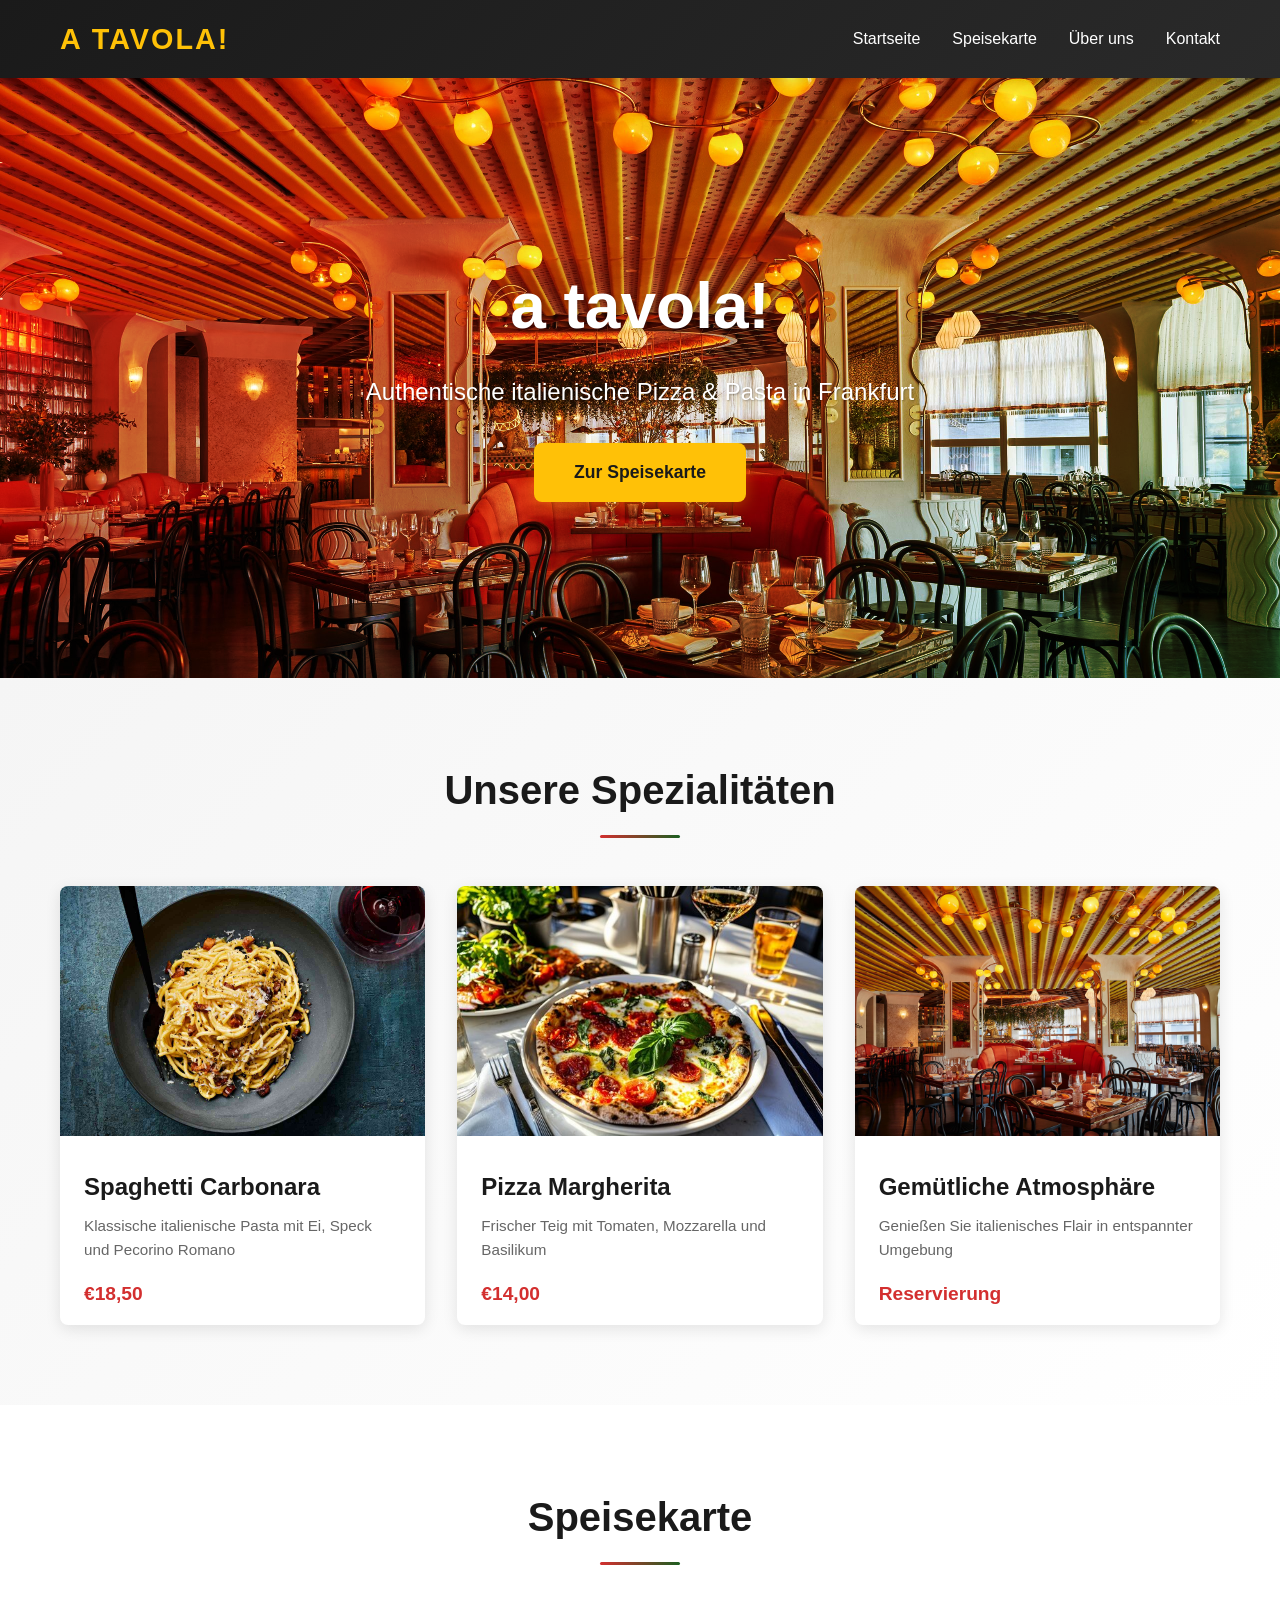
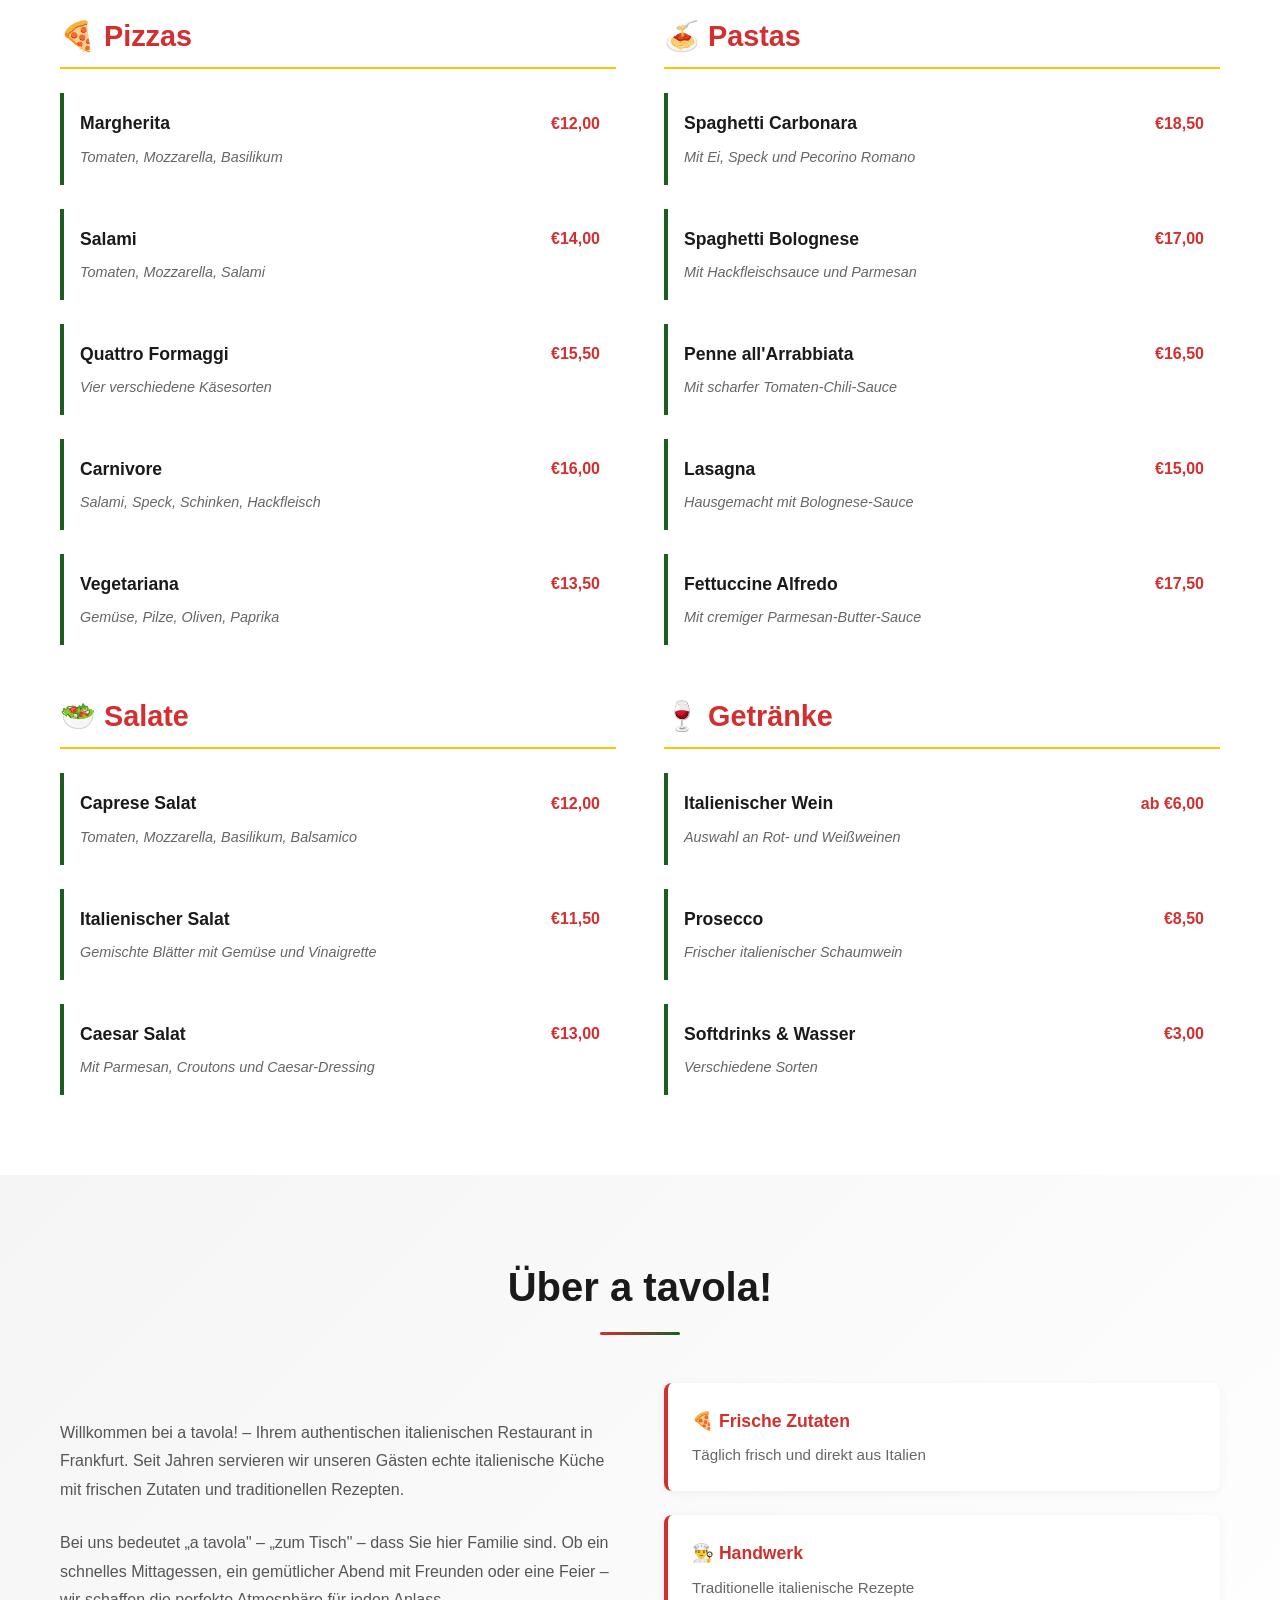
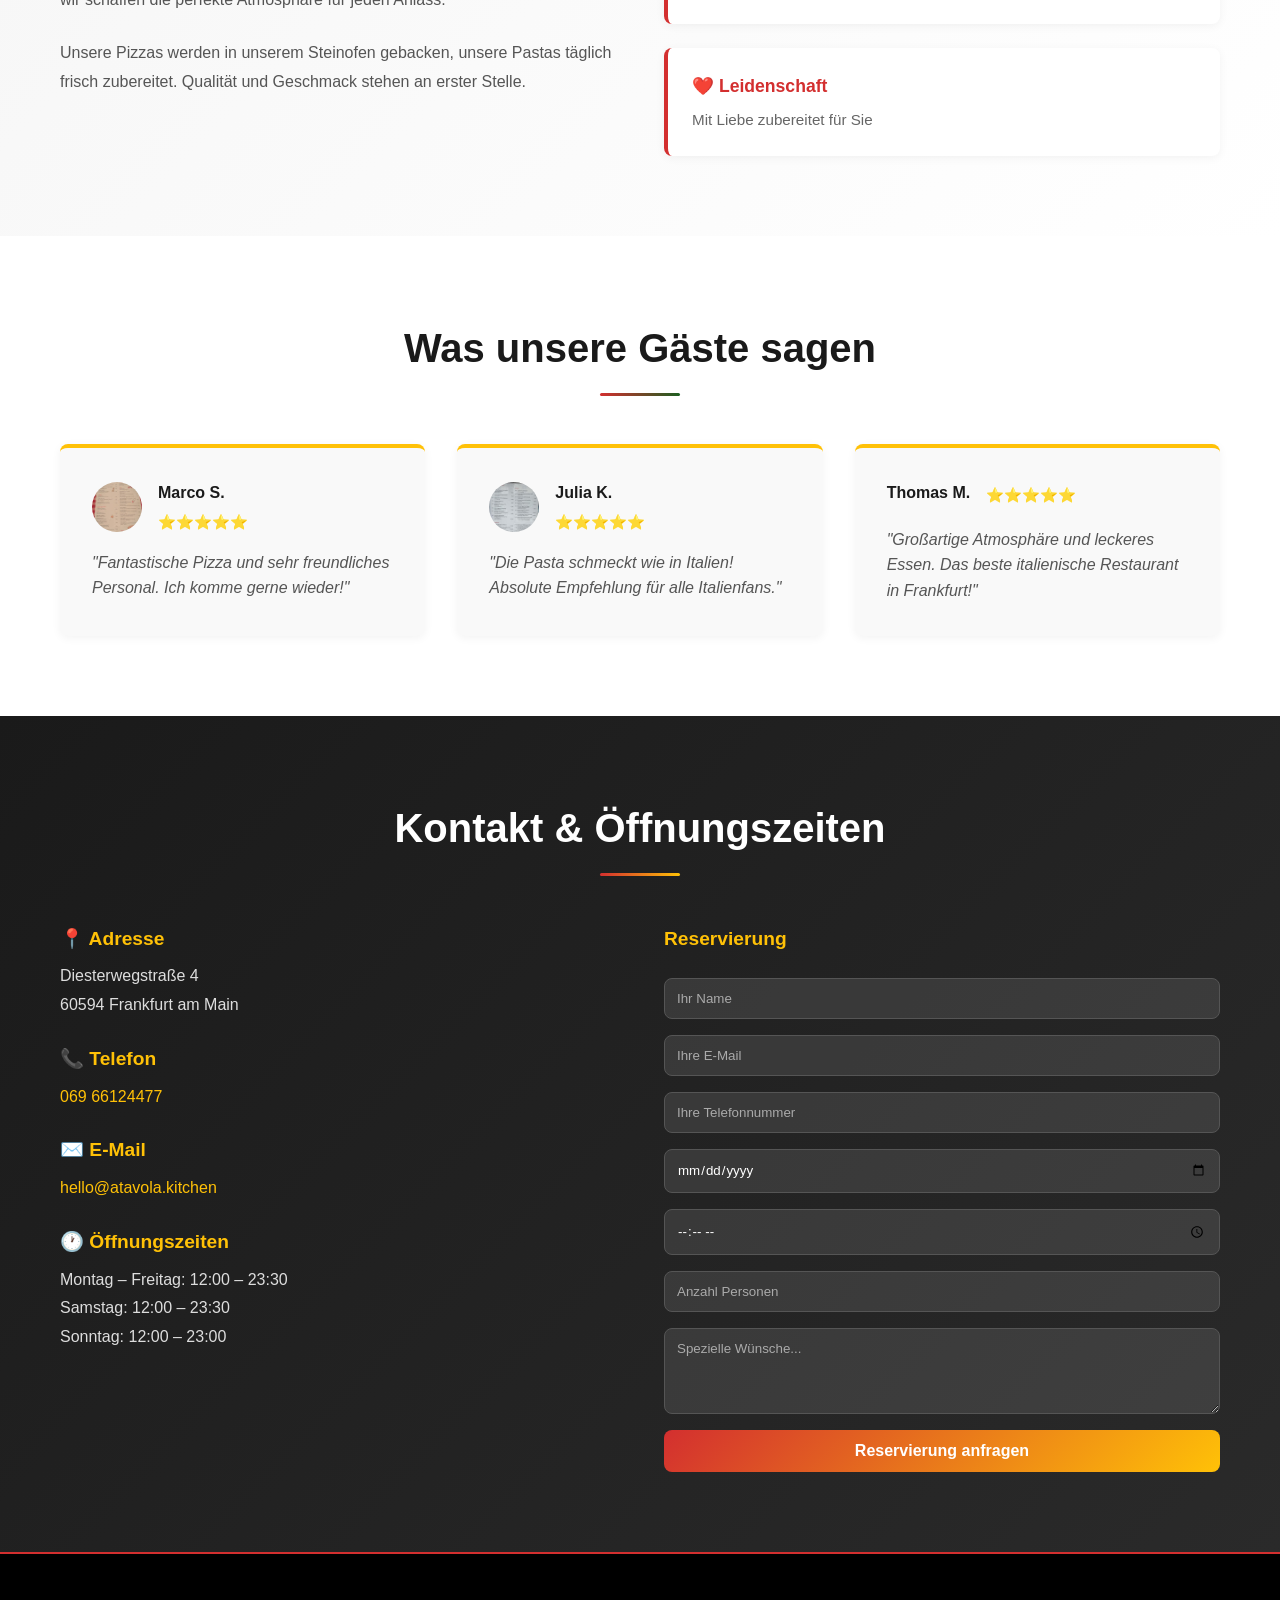
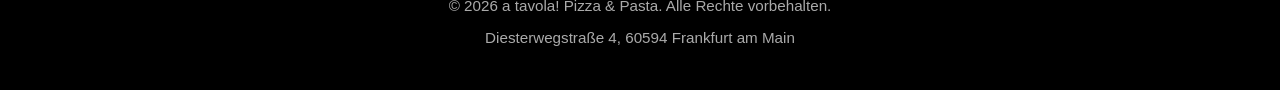
==== index.html @ 08a43013 "Initial commit: a tavola! restaurant website" ====
<!DOCTYPE html>
<html lang="de">
<head>
    <meta charset="UTF-8">
    <meta name="viewport" content="width=device-width, initial-scale=1.0">
    <title>a tavola! - Pizza & Pasta in Frankfurt</title>
    <link rel="stylesheet" href="style.css">
</head>
<body>
    <!-- Navigation -->
    <nav class="navbar">
        <div class="nav-container">
            <div class="logo">a tavola!</div>
            <ul class="nav-menu">
                <li><a href="#home" class="nav-link">Startseite</a></li>
                <li><a href="#menu" class="nav-link">Speisekarte</a></li>
                <li><a href="#about" class="nav-link">Über uns</a></li>
                <li><a href="#contact" class="nav-link">Kontakt</a></li>
            </ul>
        </div>
    </nav>

    <!-- Hero Section -->
    <section id="home" class="hero">
        <div class="hero-content">
            <h1>a tavola!</h1>
            <p>Authentische italienische Pizza & Pasta in Frankfurt</p>
            <a href="#menu" class="cta-button">Zur Speisekarte</a>
        </div>
    </section>

    <!-- Featured Dishes -->
    <section class="featured">
        <div class="container">
            <h2>Unsere Spezialitäten</h2>
            <div class="featured-grid">
                <div class="featured-card">
                    <img src="assets/pasta.jpg" alt="Spaghetti Carbonara">
                    <h3>Spaghetti Carbonara</h3>
                    <p>Klassische italienische Pasta mit Ei, Speck und Pecorino Romano</p>
                    <span class="price">€18,50</span>
                </div>
                <div class="featured-card">
                    <img src="assets/pizza.jpg" alt="Pizza Margherita">
                    <h3>Pizza Margherita</h3>
                    <p>Frischer Teig mit Tomaten, Mozzarella und Basilikum</p>
                    <span class="price">€14,00</span>
                </div>
                <div class="featured-card">
                    <img src="assets/interior.jpg" alt="Restaurant Interior">
                    <h3>Gemütliche Atmosphäre</h3>
                    <p>Genießen Sie italienisches Flair in entspannter Umgebung</p>
                    <span class="price">Reservierung</span>
                </div>
            </div>
        </div>
    </section>

    <!-- Menu Section -->
    <section id="menu" class="menu">
        <div class="container">
            <h2>Speisekarte</h2>
            
            <div class="menu-categories">
                <!-- Pizzas -->
                <div class="menu-category">
                    <h3>🍕 Pizzas</h3>
                    <div class="menu-items">
                        <div class="menu-item">
                            <div class="item-header">
                                <h4>Margherita</h4>
                                <span class="price">€12,00</span>
                            </div>
                            <p>Tomaten, Mozzarella, Basilikum</p>
                        </div>
                        <div class="menu-item">
                            <div class="item-header">
                                <h4>Salami</h4>
                                <span class="price">€14,00</span>
                            </div>
                            <p>Tomaten, Mozzarella, Salami</p>
                        </div>
                        <div class="menu-item">
                            <div class="item-header">
                                <h4>Quattro Formaggi</h4>
                                <span class="price">€15,50</span>
                            </div>
                            <p>Vier verschiedene Käsesorten</p>
                        </div>
                        <div class="menu-item">
                            <div class="item-header">
                                <h4>Carnivore</h4>
                                <span class="price">€16,00</span>
                            </div>
                            <p>Salami, Speck, Schinken, Hackfleisch</p>
                        </div>
                        <div class="menu-item">
                            <div class="item-header">
                                <h4>Vegetariana</h4>
                                <span class="price">€13,50</span>
                            </div>
                            <p>Gemüse, Pilze, Oliven, Paprika</p>
                        </div>
                    </div>
                </div>

                <!-- Pastas -->
                <div class="menu-category">
                    <h3>🍝 Pastas</h3>
                    <div class="menu-items">
                        <div class="menu-item">
                            <div class="item-header">
                                <h4>Spaghetti Carbonara</h4>
                                <span class="price">€18,50</span>
                            </div>
                            <p>Mit Ei, Speck und Pecorino Romano</p>
                        </div>
                        <div class="menu-item">
                            <div class="item-header">
                                <h4>Spaghetti Bolognese</h4>
                                <span class="price">€17,00</span>
                            </div>
                            <p>Mit Hackfleischsauce und Parmesan</p>
                        </div>
                        <div class="menu-item">
                            <div class="item-header">
                                <h4>Penne all'Arrabbiata</h4>
                                <span class="price">€16,50</span>
                            </div>
                            <p>Mit scharfer Tomaten-Chili-Sauce</p>
                        </div>
                        <div class="menu-item">
                            <div class="item-header">
                                <h4>Lasagna</h4>
                                <span class="price">€15,00</span>
                            </div>
                            <p>Hausgemacht mit Bolognese-Sauce</p>
                        </div>
                        <div class="menu-item">
                            <div class="item-header">
                                <h4>Fettuccine Alfredo</h4>
                                <span class="price">€17,50</span>
                            </div>
                            <p>Mit cremiger Parmesan-Butter-Sauce</p>
                        </div>
                    </div>
                </div>

                <!-- Salads -->
                <div class="menu-category">
                    <h3>🥗 Salate</h3>
                    <div class="menu-items">
                        <div class="menu-item">
                            <div class="item-header">
                                <h4>Caprese Salat</h4>
                                <span class="price">€12,00</span>
                            </div>
                            <p>Tomaten, Mozzarella, Basilikum, Balsamico</p>
                        </div>
                        <div class="menu-item">
                            <div class="item-header">
                                <h4>Italienischer Salat</h4>
                                <span class="price">€11,50</span>
                            </div>
                            <p>Gemischte Blätter mit Gemüse und Vinaigrette</p>
                        </div>
                        <div class="menu-item">
                            <div class="item-header">
                                <h4>Caesar Salat</h4>
                                <span class="price">€13,00</span>
                            </div>
                            <p>Mit Parmesan, Croutons und Caesar-Dressing</p>
                        </div>
                    </div>
                </div>

                <!-- Drinks -->
                <div class="menu-category">
                    <h3>🍷 Getränke</h3>
                    <div class="menu-items">
                        <div class="menu-item">
                            <div class="item-header">
                                <h4>Italienischer Wein</h4>
                                <span class="price">ab €6,00</span>
                            </div>
                            <p>Auswahl an Rot- und Weißweinen</p>
                        </div>
                        <div class="menu-item">
                            <div class="item-header">
                                <h4>Prosecco</h4>
                                <span class="price">€8,50</span>
                            </div>
                            <p>Frischer italienischer Schaumwein</p>
                        </div>
                        <div class="menu-item">
                            <div class="item-header">
                                <h4>Softdrinks & Wasser</h4>
                                <span class="price">€3,00</span>
                            </div>
                            <p>Verschiedene Sorten</p>
                        </div>
                    </div>
                </div>
            </div>
        </div>
    </section>

    <!-- About Section -->
    <section id="about" class="about">
        <div class="container">
            <h2>Über a tavola!</h2>
            <div class="about-content">
                <div class="about-text">
                    <p>Willkommen bei a tavola! – Ihrem authentischen italienischen Restaurant in Frankfurt. Seit Jahren servieren wir unseren Gästen echte italienische Küche mit frischen Zutaten und traditionellen Rezepten.</p>
                    <p>Bei uns bedeutet „a tavola" – „zum Tisch" – dass Sie hier Familie sind. Ob ein schnelles Mittagessen, ein gemütlicher Abend mit Freunden oder eine Feier – wir schaffen die perfekte Atmosphäre für jeden Anlass.</p>
                    <p>Unsere Pizzas werden in unserem Steinofen gebacken, unsere Pastas täglich frisch zubereitet. Qualität und Geschmack stehen an erster Stelle.</p>
                </div>
                <div class="about-highlights">
                    <div class="highlight">
                        <h4>🍕 Frische Zutaten</h4>
                        <p>Täglich frisch und direkt aus Italien</p>
                    </div>
                    <div class="highlight">
                        <h4>👨‍🍳 Handwerk</h4>
                        <p>Traditionelle italienische Rezepte</p>
                    </div>
                    <div class="highlight">
                        <h4>❤️ Leidenschaft</h4>
                        <p>Mit Liebe zubereitet für Sie</p>
                    </div>
                </div>
            </div>
        </div>
    </section>

    <!-- Reviews Section -->
    <section class="reviews">
        <div class="container">
            <h2>Was unsere Gäste sagen</h2>
            <div class="reviews-grid">
                <div class="review-card">
                    <div class="review-header">
                        <div class="reviewer-info">
                            <img src="assets/user_image1.png" alt="Reviewer">
                            <div>
                                <h4>Marco S.</h4>
                                <div class="stars">⭐⭐⭐⭐⭐</div>
                            </div>
                        </div>
                    </div>
                    <p>"Fantastische Pizza und sehr freundliches Personal. Ich komme gerne wieder!"</p>
                </div>
                <div class="review-card">
                    <div class="review-header">
                        <div class="reviewer-info">
                            <img src="assets/user_image2.png" alt="Reviewer">
                            <div>
                                <h4>Julia K.</h4>
                                <div class="stars">⭐⭐⭐⭐⭐</div>
                            </div>
                        </div>
                    </div>
                    <p>"Die Pasta schmeckt wie in Italien! Absolute Empfehlung für alle Italienfans."</p>
                </div>
                <div class="review-card">
                    <div class="review-header">
                        <div class="reviewer-info">
                            <h4>Thomas M.</h4>
                            <div class="stars">⭐⭐⭐⭐⭐</div>
                        </div>
                    </div>
                    <p>"Großartige Atmosphäre und leckeres Essen. Das beste italienische Restaurant in Frankfurt!"</p>
                </div>
            </div>
        </div>
    </section>

    <!-- Contact Section -->
    <section id="contact" class="contact">
        <div class="container">
            <h2>Kontakt & Öffnungszeiten</h2>
            <div class="contact-content">
                <div class="contact-info">
                    <h3>📍 Adresse</h3>
                    <p>Diesterwegstraße 4<br>60594 Frankfurt am Main</p>
                    
                    <h3>📞 Telefon</h3>
                    <p><a href="tel:+496966124477">069 66124477</a></p>
                    
                    <h3>✉️ E-Mail</h3>
                    <p><a href="mailto:hello@atavola.kitchen">hello@atavola.kitchen</a></p>
                    
                    <h3>🕐 Öffnungszeiten</h3>
                    <p>Montag – Freitag: 12:00 – 23:30<br>
                    Samstag: 12:00 – 23:30<br>
                    Sonntag: 12:00 – 23:00</p>
                </div>
                <div class="contact-form">
                    <h3>Reservierung</h3>
                    <form>
                        <input type="text" placeholder="Ihr Name" required>
                        <input type="email" placeholder="Ihre E-Mail" required>
                        <input type="tel" placeholder="Ihre Telefonnummer" required>
                        <input type="date" required>
                        <input type="time" required>
                        <input type="number" placeholder="Anzahl Personen" min="1" required>
                        <textarea placeholder="Spezielle Wünsche..." rows="4"></textarea>
                        <button type="submit" class="submit-button">Reservierung anfragen</button>
                    </form>
                </div>
            </div>
        </div>
    </section>

    <!-- Footer -->
    <footer class="footer">
        <div class="container">
            <p>&copy; 2026 a tavola! Pizza & Pasta. Alle Rechte vorbehalten.</p>
            <p>Diesterwegstraße 4, 60594 Frankfurt am Main</p>
        </div>
    </footer>
</body>
</html>
---- style.css ----
/* ==================== RESET & VARIABLES ==================== */
* {
    margin: 0;
    padding: 0;
    box-sizing: border-box;
}

:root {
    --primary-color: #D32F2F;
    --secondary-color: #1B5E20;
    --accent-color: #FFC107;
    --dark-color: #1a1a1a;
    --light-color: #f5f5f5;
    --text-color: #333;
    --border-radius: 8px;
    --transition: all 0.3s ease;
}

html {
    scroll-behavior: smooth;
}

body {
    font-family: 'Segoe UI', Tahoma, Geneva, Verdana, sans-serif;
    line-height: 1.6;
    color: var(--text-color);
    background-color: #fff;
}

.container {
    max-width: 1200px;
    margin: 0 auto;
    padding: 0 20px;
}

/* ==================== NAVIGATION ==================== */
.navbar {
    background: linear-gradient(135deg, var(--dark-color) 0%, #2a2a2a 100%);
    padding: 1rem 0;
    position: sticky;
    top: 0;
    z-index: 1000;
    box-shadow: 0 2px 10px rgba(0, 0, 0, 0.1);
}

.nav-container {
    max-width: 1200px;
    margin: 0 auto;
    padding: 0 20px;
    display: flex;
    justify-content: space-between;
    align-items: center;
}

.logo {
    font-size: 1.8rem;
    font-weight: bold;
    color: var(--accent-color);
    text-transform: uppercase;
    letter-spacing: 2px;
}

.nav-menu {
    display: flex;
    list-style: none;
    gap: 2rem;
}

.nav-link {
    color: #fff;
    text-decoration: none;
    font-weight: 500;
    transition: var(--transition);
    position: relative;
}

.nav-link:hover {
    color: var(--accent-color);
}

.nav-link::after {
    content: '';
    position: absolute;
    bottom: -5px;
    left: 0;
    width: 0;
    height: 2px;
    background: var(--accent-color);
    transition: var(--transition);
}

.nav-link:hover::after {
    width: 100%;
}

/* ==================== HERO SECTION ==================== */
.hero {
    background: linear-gradient(135deg, rgba(211, 47, 47, 0.9) 0%, rgba(27, 94, 32, 0.9) 100%),
                url('assets/interior.jpg') center/cover;
    background-blend-mode: overlay;
    color: white;
    padding: 150px 20px;
    text-align: center;
    min-height: 600px;
    display: flex;
    align-items: center;
    justify-content: center;
}

.hero-content h1 {
    font-size: 4rem;
    margin-bottom: 1rem;
    text-shadow: 2px 2px 4px rgba(0, 0, 0, 0.3);
    animation: slideInDown 0.8s ease;
}

.hero-content p {
    font-size: 1.5rem;
    margin-bottom: 2rem;
    text-shadow: 1px 1px 2px rgba(0, 0, 0, 0.3);
    animation: slideInUp 0.8s ease;
}

.cta-button {
    display: inline-block;
    background: var(--accent-color);
    color: var(--dark-color);
    padding: 15px 40px;
    border-radius: var(--border-radius);
    text-decoration: none;
    font-weight: bold;
    font-size: 1.1rem;
    transition: var(--transition);
    box-shadow: 0 4px 15px rgba(255, 193, 7, 0.3);
}

.cta-button:hover {
    background: #FFB300;
    transform: translateY(-3px);
    box-shadow: 0 6px 20px rgba(255, 193, 7, 0.4);
}

@keyframes slideInDown {
    from {
        opacity: 0;
        transform: translateY(-30px);
    }
    to {
        opacity: 1;
        transform: translateY(0);
    }
}

@keyframes slideInUp {
    from {
        opacity: 0;
        transform: translateY(30px);
    }
    to {
        opacity: 1;
        transform: translateY(0);
    }
}

/* ==================== FEATURED SECTION ==================== */
.featured {
    padding: 80px 20px;
    background: linear-gradient(135deg, #f5f5f5 0%, #fff 100%);
}

.featured h2 {
    text-align: center;
    font-size: 2.5rem;
    margin-bottom: 3rem;
    color: var(--dark-color);
    position: relative;
    padding-bottom: 1rem;
}

.featured h2::after {
    content: '';
    position: absolute;
    bottom: 0;
    left: 50%;
    transform: translateX(-50%);
    width: 80px;
    height: 3px;
    background: linear-gradient(90deg, var(--primary-color), var(--secondary-color));
    border-radius: 2px;
}

.featured-grid {
    display: grid;
    grid-template-columns: repeat(auto-fit, minmax(300px, 1fr));
    gap: 2rem;
}

.featured-card {
    background: white;
    border-radius: var(--border-radius);
    overflow: hidden;
    box-shadow: 0 4px 15px rgba(0, 0, 0, 0.1);
    transition: var(--transition);
}

.featured-card:hover {
    transform: translateY(-10px);
    box-shadow: 0 8px 25px rgba(0, 0, 0, 0.15);
}

.featured-card img {
    width: 100%;
    height: 250px;
    object-fit: cover;
    transition: var(--transition);
}

.featured-card:hover img {
    transform: scale(1.05);
}

.featured-card h3 {
    padding: 1.5rem 1.5rem 0.5rem;
    font-size: 1.5rem;
    color: var(--dark-color);
}

.featured-card p {
    padding: 0 1.5rem;
    color: #666;
    font-size: 0.95rem;
}

.featured-card .price {
    display: block;
    padding: 1rem 1.5rem;
    color: var(--primary-color);
    font-weight: bold;
    font-size: 1.2rem;
}

/* ==================== MENU SECTION ==================== */
.menu {
    padding: 80px 20px;
    background: white;
}

.menu h2 {
    text-align: center;
    font-size: 2.5rem;
    margin-bottom: 3rem;
    color: var(--dark-color);
    position: relative;
    padding-bottom: 1rem;
}

.menu h2::after {
    content: '';
    position: absolute;
    bottom: 0;
    left: 50%;
    transform: translateX(-50%);
    width: 80px;
    height: 3px;
    background: linear-gradient(90deg, var(--primary-color), var(--secondary-color));
    border-radius: 2px;
}

.menu-categories {
    display: grid;
    grid-template-columns: repeat(auto-fit, minmax(400px, 1fr));
    gap: 3rem;
}

.menu-category h3 {
    font-size: 1.8rem;
    color: var(--primary-color);
    margin-bottom: 1.5rem;
    padding-bottom: 0.5rem;
    border-bottom: 2px solid var(--accent-color);
}

.menu-items {
    display: flex;
    flex-direction: column;
    gap: 1.5rem;
}

.menu-item {
    padding: 1rem;
    border-left: 4px solid var(--secondary-color);
    transition: var(--transition);
}

.menu-item:hover {
    background: #f9f9f9;
    border-left-color: var(--primary-color);
    padding-left: 1.5rem;
}

.item-header {
    display: flex;
    justify-content: space-between;
    align-items: center;
    margin-bottom: 0.5rem;
}

.item-header h4 {
    font-size: 1.1rem;
    color: var(--dark-color);
}

.item-header .price {
    color: var(--primary-color);
    font-weight: bold;
    font-size: 1rem;
}

.menu-item p {
    color: #666;
    font-size: 0.9rem;
    font-style: italic;
}

/* ==================== ABOUT SECTION ==================== */
.about {
    padding: 80px 20px;
    background: linear-gradient(135deg, #f5f5f5 0%, #fff 100%);
}

.about h2 {
    text-align: center;
    font-size: 2.5rem;
    margin-bottom: 3rem;
    color: var(--dark-color);
    position: relative;
    padding-bottom: 1rem;
}

.about h2::after {
    content: '';
    position: absolute;
    bottom: 0;
    left: 50%;
    transform: translateX(-50%);
    width: 80px;
    height: 3px;
    background: linear-gradient(90deg, var(--primary-color), var(--secondary-color));
    border-radius: 2px;
}

.about-content {
    display: grid;
    grid-template-columns: 1fr 1fr;
    gap: 3rem;
    align-items: center;
}

.about-text p {
    margin-bottom: 1.5rem;
    font-size: 1rem;
    line-height: 1.8;
    color: #555;
}

.about-highlights {
    display: flex;
    flex-direction: column;
    gap: 1.5rem;
}

.highlight {
    background: white;
    padding: 1.5rem;
    border-radius: var(--border-radius);
    border-left: 4px solid var(--primary-color);
    box-shadow: 0 2px 10px rgba(0, 0, 0, 0.05);
}

.highlight h4 {
    color: var(--primary-color);
    margin-bottom: 0.5rem;
    font-size: 1.1rem;
}

.highlight p {
    color: #666;
    font-size: 0.95rem;
}

/* ==================== REVIEWS SECTION ==================== */
.reviews {
    padding: 80px 20px;
    background: white;
}

.reviews h2 {
    text-align: center;
    font-size: 2.5rem;
    margin-bottom: 3rem;
    color: var(--dark-color);
    position: relative;
    padding-bottom: 1rem;
}

.reviews h2::after {
    content: '';
    position: absolute;
    bottom: 0;
    left: 50%;
    transform: translateX(-50%);
    width: 80px;
    height: 3px;
    background: linear-gradient(90deg, var(--primary-color), var(--secondary-color));
    border-radius: 2px;
}

.reviews-grid {
    display: grid;
    grid-template-columns: repeat(auto-fit, minmax(300px, 1fr));
    gap: 2rem;
}

.review-card {
    background: #f9f9f9;
    padding: 2rem;
    border-radius: var(--border-radius);
    border-top: 4px solid var(--accent-color);
    box-shadow: 0 2px 10px rgba(0, 0, 0, 0.05);
    transition: var(--transition);
}

.review-card:hover {
    transform: translateY(-5px);
    box-shadow: 0 4px 15px rgba(0, 0, 0, 0.1);
}

.review-header {
    margin-bottom: 1rem;
}

.reviewer-info {
    display: flex;
    align-items: center;
    gap: 1rem;
}

.reviewer-info img {
    width: 50px;
    height: 50px;
    border-radius: 50%;
    object-fit: cover;
}

.reviewer-info h4 {
    font-size: 1rem;
    color: var(--dark-color);
    margin-bottom: 0.3rem;
}

.stars {
    font-size: 0.9rem;
    color: var(--accent-color);
}

.review-card p {
    color: #555;
    font-style: italic;
    line-height: 1.6;
}

/* ==================== CONTACT SECTION ==================== */
.contact {
    padding: 80px 20px;
    background: linear-gradient(135deg, var(--dark-color) 0%, #2a2a2a 100%);
    color: white;
}

.contact h2 {
    text-align: center;
    font-size: 2.5rem;
    margin-bottom: 3rem;
    color: white;
    position: relative;
    padding-bottom: 1rem;
}

.contact h2::after {
    content: '';
    position: absolute;
    bottom: 0;
    left: 50%;
    transform: translateX(-50%);
    width: 80px;
    height: 3px;
    background: linear-gradient(90deg, var(--primary-color), var(--accent-color));
    border-radius: 2px;
}

.contact-content {
    display: grid;
    grid-template-columns: 1fr 1fr;
    gap: 3rem;
}

.contact-info h3 {
    color: var(--accent-color);
    margin-top: 1.5rem;
    margin-bottom: 0.5rem;
    font-size: 1.2rem;
}

.contact-info h3:first-child {
    margin-top: 0;
}

.contact-info p {
    color: #ddd;
    line-height: 1.8;
}

.contact-info a {
    color: var(--accent-color);
    text-decoration: none;
    transition: var(--transition);
}

.contact-info a:hover {
    color: #FFB300;
}

.contact-form h3 {
    color: var(--accent-color);
    margin-bottom: 1.5rem;
    font-size: 1.2rem;
}

.contact-form form {
    display: flex;
    flex-direction: column;
    gap: 1rem;
}

.contact-form input,
.contact-form textarea {
    padding: 12px;
    border: 1px solid #555;
    border-radius: var(--border-radius);
    background: rgba(255, 255, 255, 0.1);
    color: white;
    font-family: inherit;
    transition: var(--transition);
}

.contact-form input::placeholder,
.contact-form textarea::placeholder {
    color: #aaa;
}

.contact-form input:focus,
.contact-form textarea:focus {
    outline: none;
    background: rgba(255, 255, 255, 0.15);
    border-color: var(--accent-color);
}

.submit-button {
    background: linear-gradient(135deg, var(--primary-color), var(--accent-color));
    color: white;
    padding: 12px;
    border: none;
    border-radius: var(--border-radius);
    font-weight: bold;
    cursor: pointer;
    transition: var(--transition);
    font-size: 1rem;
}

.submit-button:hover {
    transform: translateY(-2px);
    box-shadow: 0 4px 15px rgba(255, 193, 7, 0.3);
}

/* ==================== FOOTER ==================== */
.footer {
    background: #000;
    color: #aaa;
    text-align: center;
    padding: 2rem 20px;
    border-top: 2px solid var(--primary-color);
}

.footer p {
    margin: 0.5rem 0;
    font-size: 0.95rem;
}

/* ==================== RESPONSIVE DESIGN ==================== */
@media (max-width: 768px) {
    .nav-menu {
        gap: 1rem;
        font-size: 0.9rem;
    }

    .hero-content h1 {
        font-size: 2.5rem;
    }

    .hero-content p {
        font-size: 1.2rem;
    }

    .featured h2,
    .menu h2,
    .about h2,
    .reviews h2,
    .contact h2 {
        font-size: 2rem;
    }

    .menu-categories {
        grid-template-columns: 1fr;
    }

    .about-content {
        grid-template-columns: 1fr;
    }

    .contact-content {
        grid-template-columns: 1fr;
    }

    .featured-grid {
        grid-template-columns: 1fr;
    }

    .reviews-grid {
        grid-template-columns: 1fr;
    }
}

@media (max-width: 480px) {
    .nav-menu {
        gap: 0.5rem;
        font-size: 0.8rem;
    }

    .logo {
        font-size: 1.3rem;
    }

    .hero {
        padding: 100px 20px;
        min-height: 400px;
    }

    .hero-content h1 {
        font-size: 1.8rem;
    }

    .hero-content p {
        font-size: 1rem;
    }

    .featured h2,
    .menu h2,
    .about h2,
    .reviews h2,
    .contact h2 {
        font-size: 1.5rem;
    }

    .featured,
    .menu,
    .about,
    .reviews,
    .contact {
        padding: 40px 20px;
    }
}
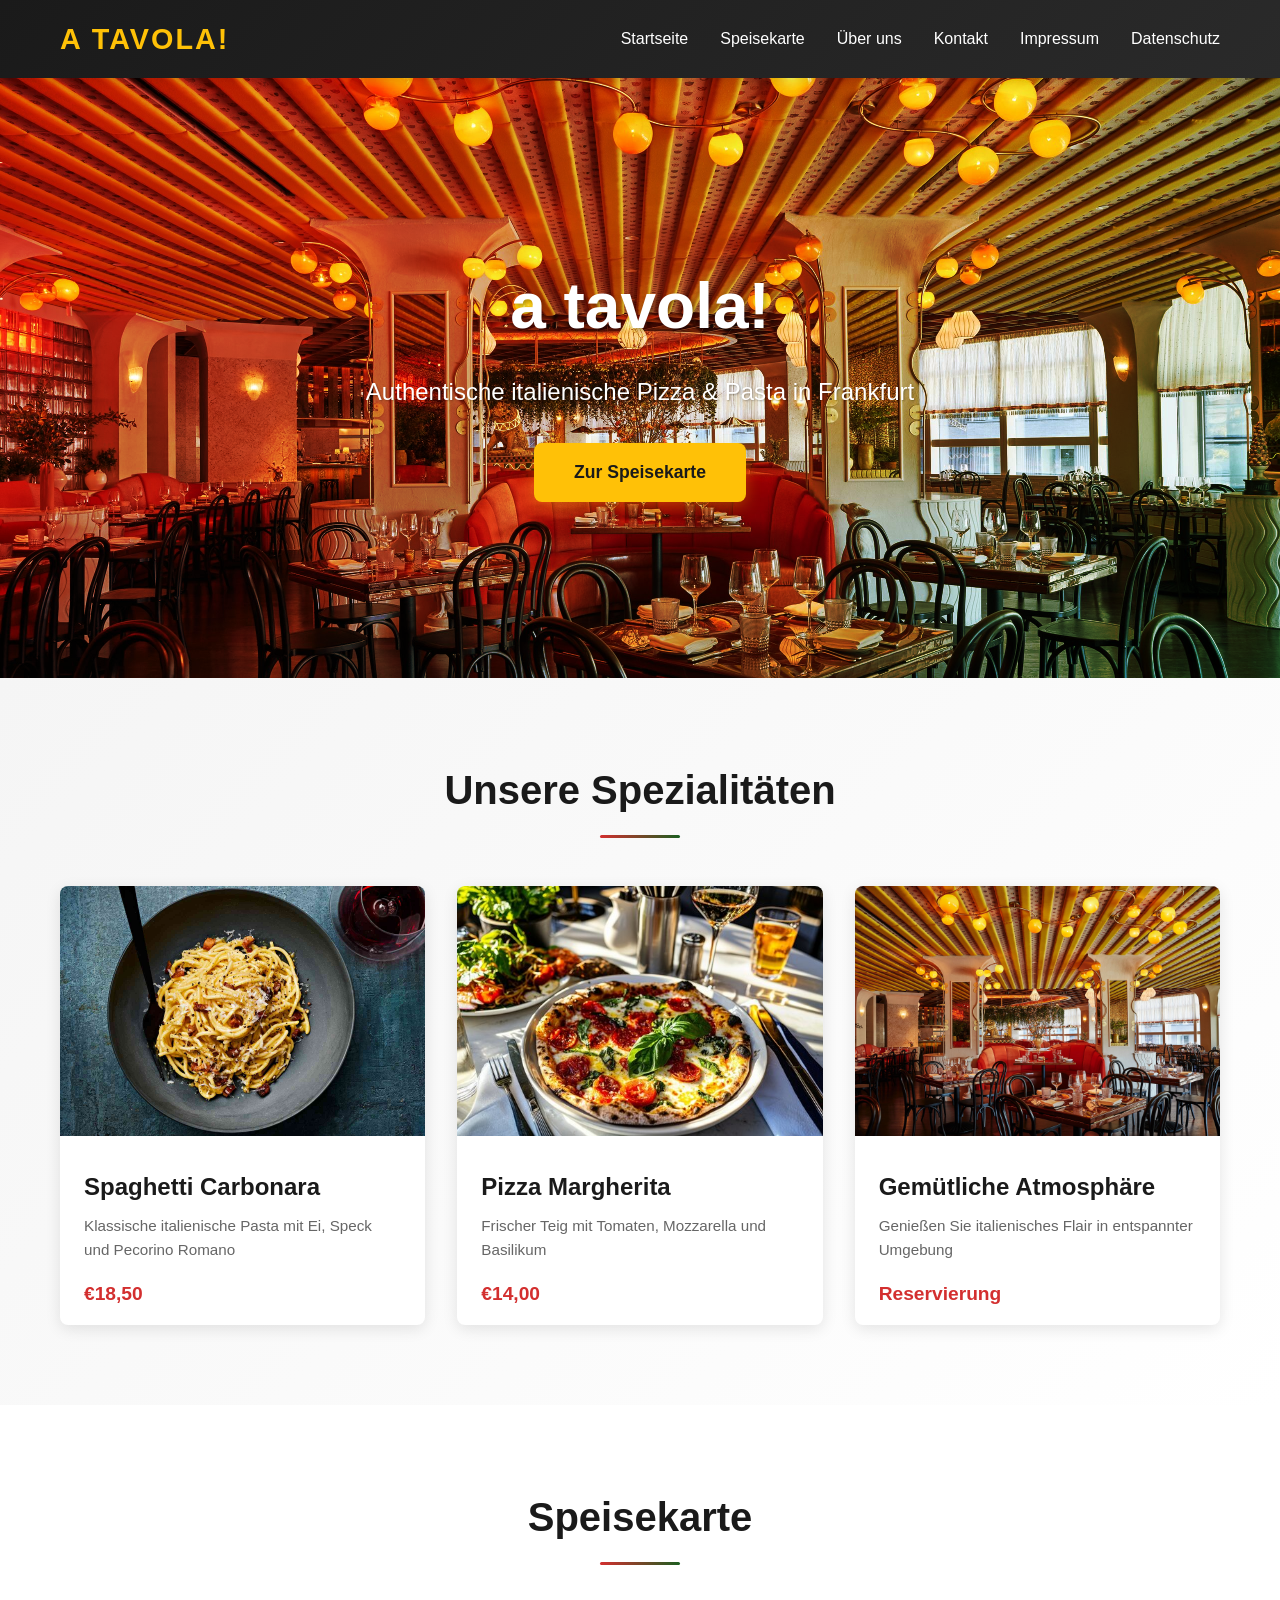
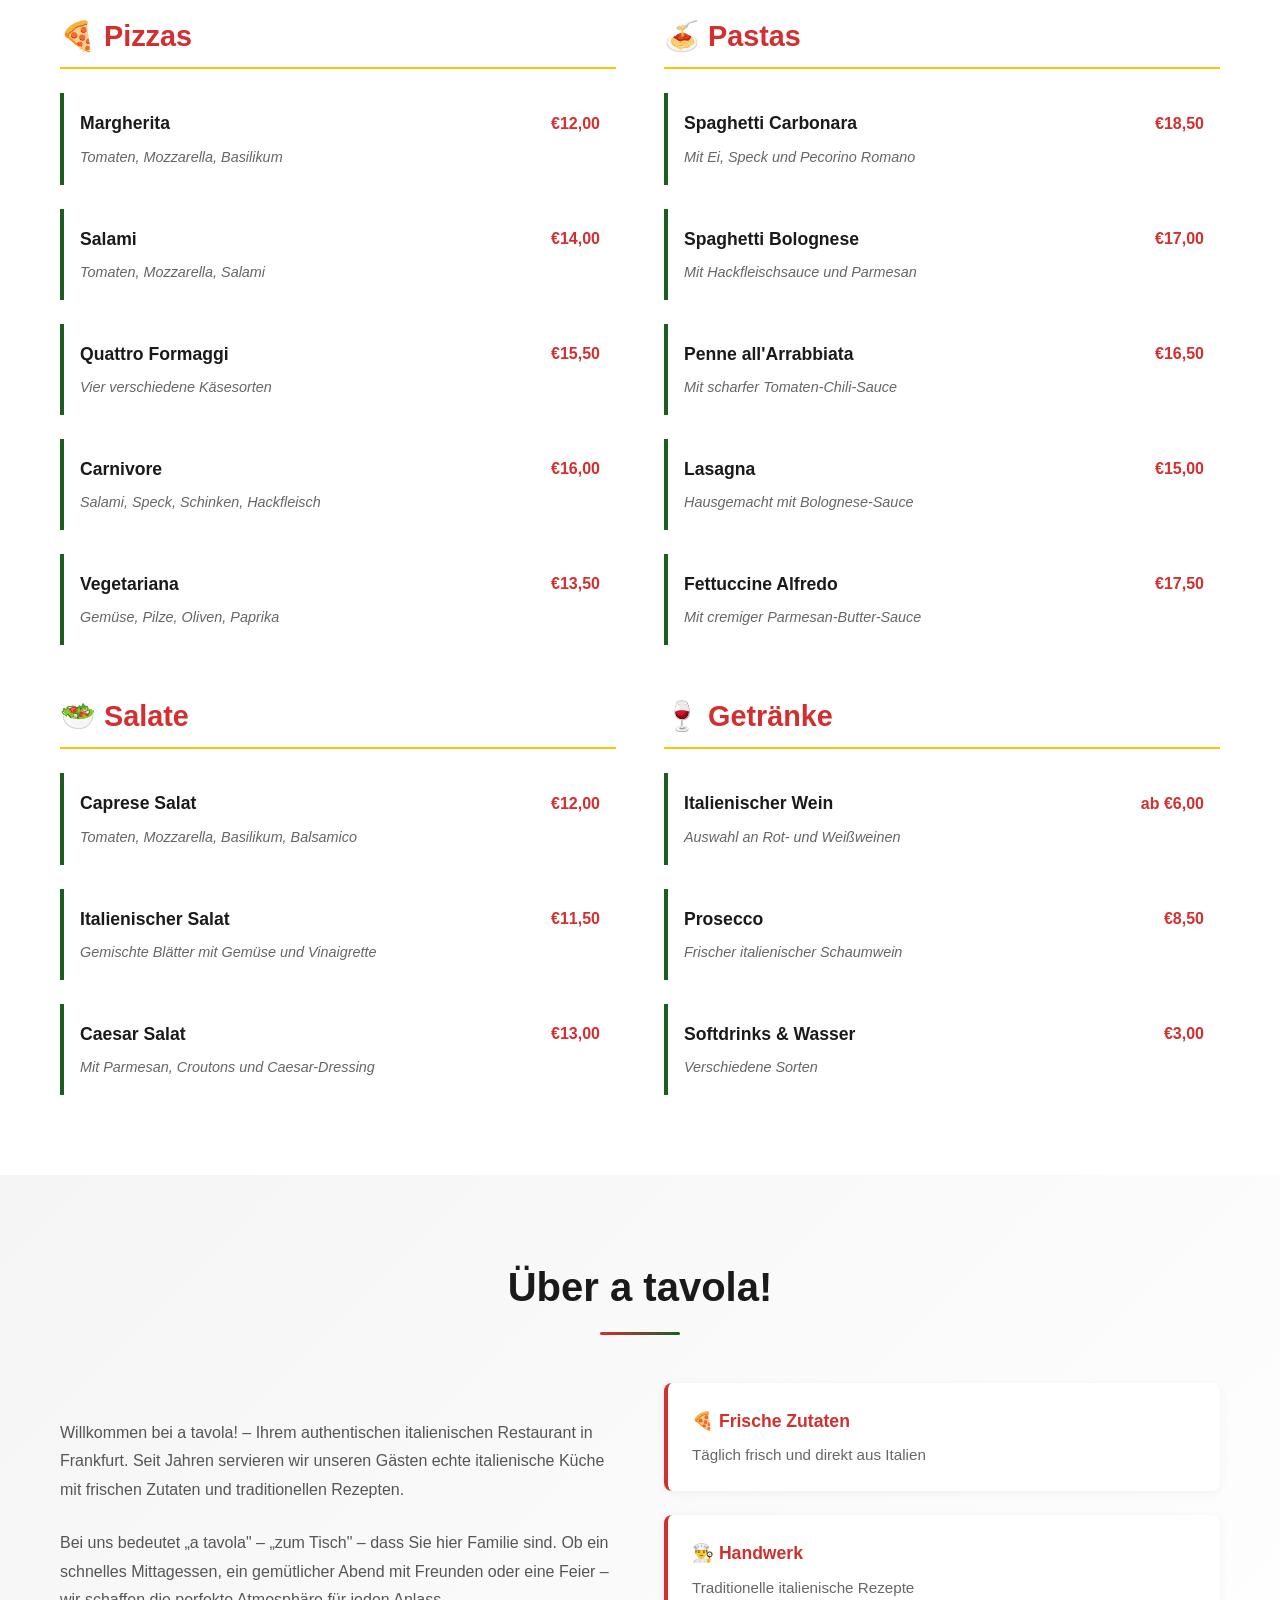
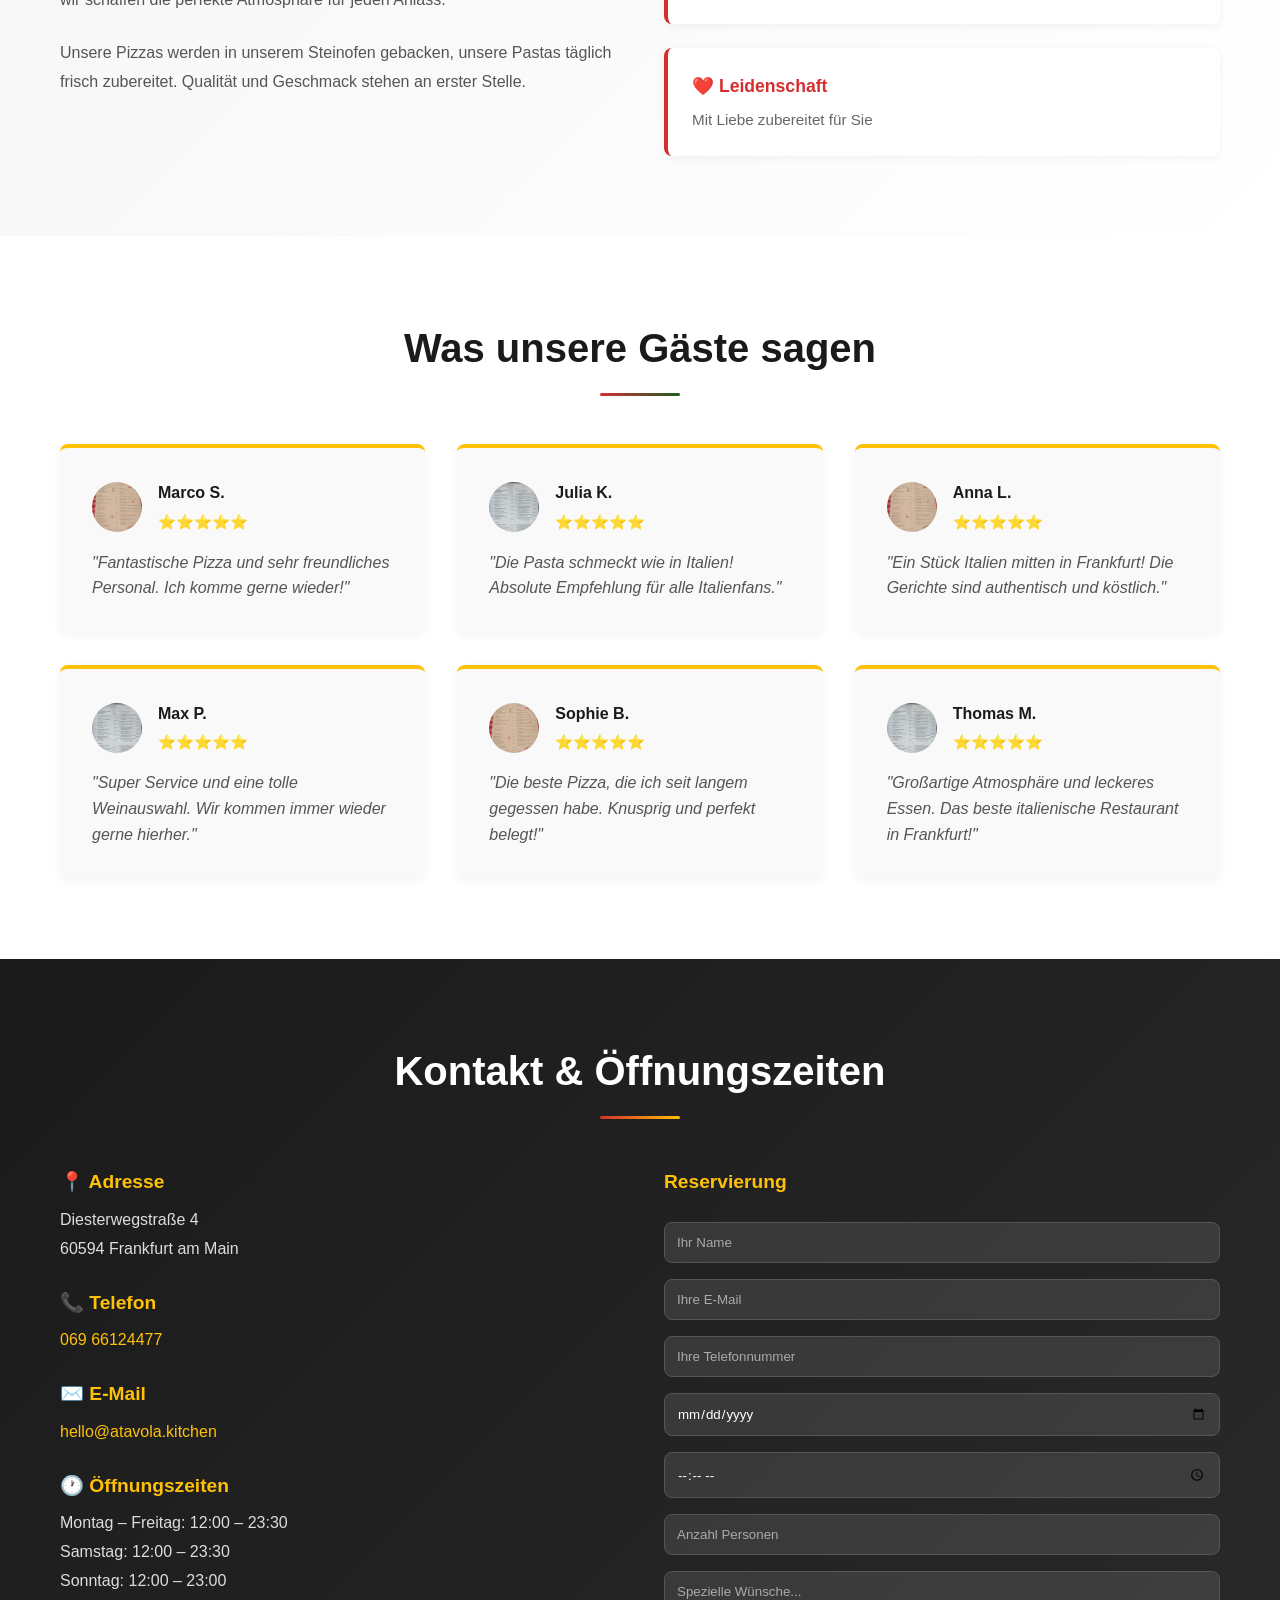
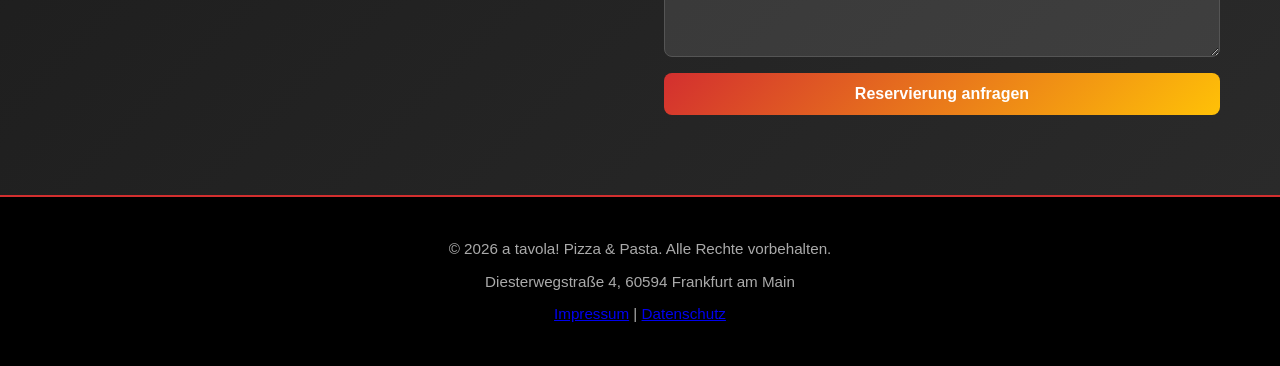
==== commit 4735c8dd: "Add reviews, legal pages and update styling" ====
--- a/index.html
+++ b/index.html
@@ -12,10 +12,12 @@
         <div class="nav-container">
             <div class="logo">a tavola!</div>
             <ul class="nav-menu">
-                <li><a href="#home" class="nav-link">Startseite</a></li>
-                <li><a href="#menu" class="nav-link">Speisekarte</a></li>
-                <li><a href="#about" class="nav-link">Über uns</a></li>
-                <li><a href="#contact" class="nav-link">Kontakt</a></li>
+                <li><a href="index.html#home" class="nav-link">Startseite</a></li>
+                <li><a href="index.html#menu" class="nav-link">Speisekarte</a></li>
+                <li><a href="index.html#about" class="nav-link">Über uns</a></li>
+                <li><a href="index.html#contact" class="nav-link">Kontakt</a></li>
+                <li><a href="impressum.html" class="nav-link">Impressum</a></li>
+                <li><a href="datenschutz.html" class="nav-link">Datenschutz</a></li>
             </ul>
         </div>
     </nav>
@@ -265,8 +267,47 @@
                 <div class="review-card">
                     <div class="review-header">
                         <div class="reviewer-info">
-                            <h4>Thomas M.</h4>
-                            <div class="stars">⭐⭐⭐⭐⭐</div>
+                            <img src="assets/user_image1.png" alt="Reviewer">
+                            <div>
+                                <h4>Anna L.</h4>
+                                <div class="stars">⭐⭐⭐⭐⭐</div>
+                            </div>
+                        </div>
+                    </div>
+                    <p>"Ein Stück Italien mitten in Frankfurt! Die Gerichte sind authentisch und köstlich."</p>
+                </div>
+                <div class="review-card">
+                    <div class="review-header">
+                        <div class="reviewer-info">
+                            <img src="assets/user_image2.png" alt="Reviewer">
+                            <div>
+                                <h4>Max P.</h4>
+                                <div class="stars">⭐⭐⭐⭐⭐</div>
+                            </div>
+                        </div>
+                    </div>
+                    <p>"Super Service und eine tolle Weinauswahl. Wir kommen immer wieder gerne hierher."</p>
+                </div>
+                <div class="review-card">
+                    <div class="review-header">
+                        <div class="reviewer-info">
+                            <img src="assets/user_image1.png" alt="Reviewer">
+                            <div>
+                                <h4>Sophie B.</h4>
+                                <div class="stars">⭐⭐⭐⭐⭐</div>
+                            </div>
+                        </div>
+                    </div>
+                    <p>"Die beste Pizza, die ich seit langem gegessen habe. Knusprig und perfekt belegt!"</p>
+                </div>
+                <div class="review-card">
+                    <div class="review-header">
+                        <div class="reviewer-info">
+                            <img src="assets/user_image2.png" alt="Reviewer">
+                            <div>
+                                <h4>Thomas M.</h4>
+                                <div class="stars">⭐⭐⭐⭐⭐</div>
+                            </div>
                         </div>
                     </div>
                     <p>"Großartige Atmosphäre und leckeres Essen. Das beste italienische Restaurant in Frankfurt!"</p>
@@ -317,6 +358,7 @@
         <div class="container">
             <p>&copy; 2026 a tavola! Pizza & Pasta. Alle Rechte vorbehalten.</p>
             <p>Diesterwegstraße 4, 60594 Frankfurt am Main</p>
+            <p><a href="impressum.html">Impressum</a> | <a href="datenschutz.html">Datenschutz</a></p>
         </div>
     </footer>
 </body>
--- a/style.css
+++ b/style.css
@@ -678,3 +678,102 @@
         padding: 40px 20px;
     }
 }
+
+/* ==================== CONTENT PAGES (Impressum, Datenschutz) ==================== */
+.content-page {
+    padding: 80px 20px;
+    background: linear-gradient(135deg, #f5f5f5 0%, #fff 100%);
+}
+
+.content-page h1 {
+    font-size: 3rem;
+    color: var(--primary-color);
+    text-align: center;
+    margin-bottom: 3rem;
+    position: relative;
+    padding-bottom: 1rem;
+}
+
+.content-page h1::after {
+    content: "";
+    position: absolute;
+    bottom: 0;
+    left: 50%;
+    transform: translateX(-50%);
+    width: 100px;
+    height: 4px;
+    background: var(--accent-color);
+    border-radius: 2px;
+}
+
+.content-page h2 {
+    font-size: 2rem;
+    color: var(--dark-color);
+    margin-top: 2.5rem;
+    margin-bottom: 1.5rem;
+    border-bottom: 1px solid #eee;
+    padding-bottom: 0.5rem;
+}
+
+.content-page h3 {
+    font-size: 1.5rem;
+    color: var(--secondary-color);
+    margin-top: 2rem;
+    margin-bottom: 1rem;
+}
+
+.content-page p {
+    font-size: 1rem;
+    line-height: 1.8;
+    color: #555;
+    margin-bottom: 1rem;
+}
+
+.content-page ul {
+    list-style-type: disc;
+    margin-left: 20px;
+    margin-bottom: 1rem;
+}
+
+.content-page ul li {
+    margin-bottom: 0.5rem;
+    color: #555;
+}
+
+.content-page a {
+    color: var(--primary-color);
+    text-decoration: none;
+    transition: var(--transition);
+}
+
+.content-page a:hover {
+    text-decoration: underline;
+    color: var(--accent-color);
+}
+
+@media (max-width: 768px) {
+    .content-page h1 {
+        font-size: 2.5rem;
+    }
+    .content-page h2 {
+        font-size: 1.8rem;
+    }
+    .content-page h3 {
+        font-size: 1.3rem;
+    }
+}
+
+@media (max-width: 480px) {
+    .content-page h1 {
+        font-size: 2rem;
+    }
+    .content-page h2 {
+        font-size: 1.5rem;
+    }
+    .content-page h3 {
+        font-size: 1.2rem;
+    }
+    .content-page {
+        padding: 40px 20px;
+    }
+}
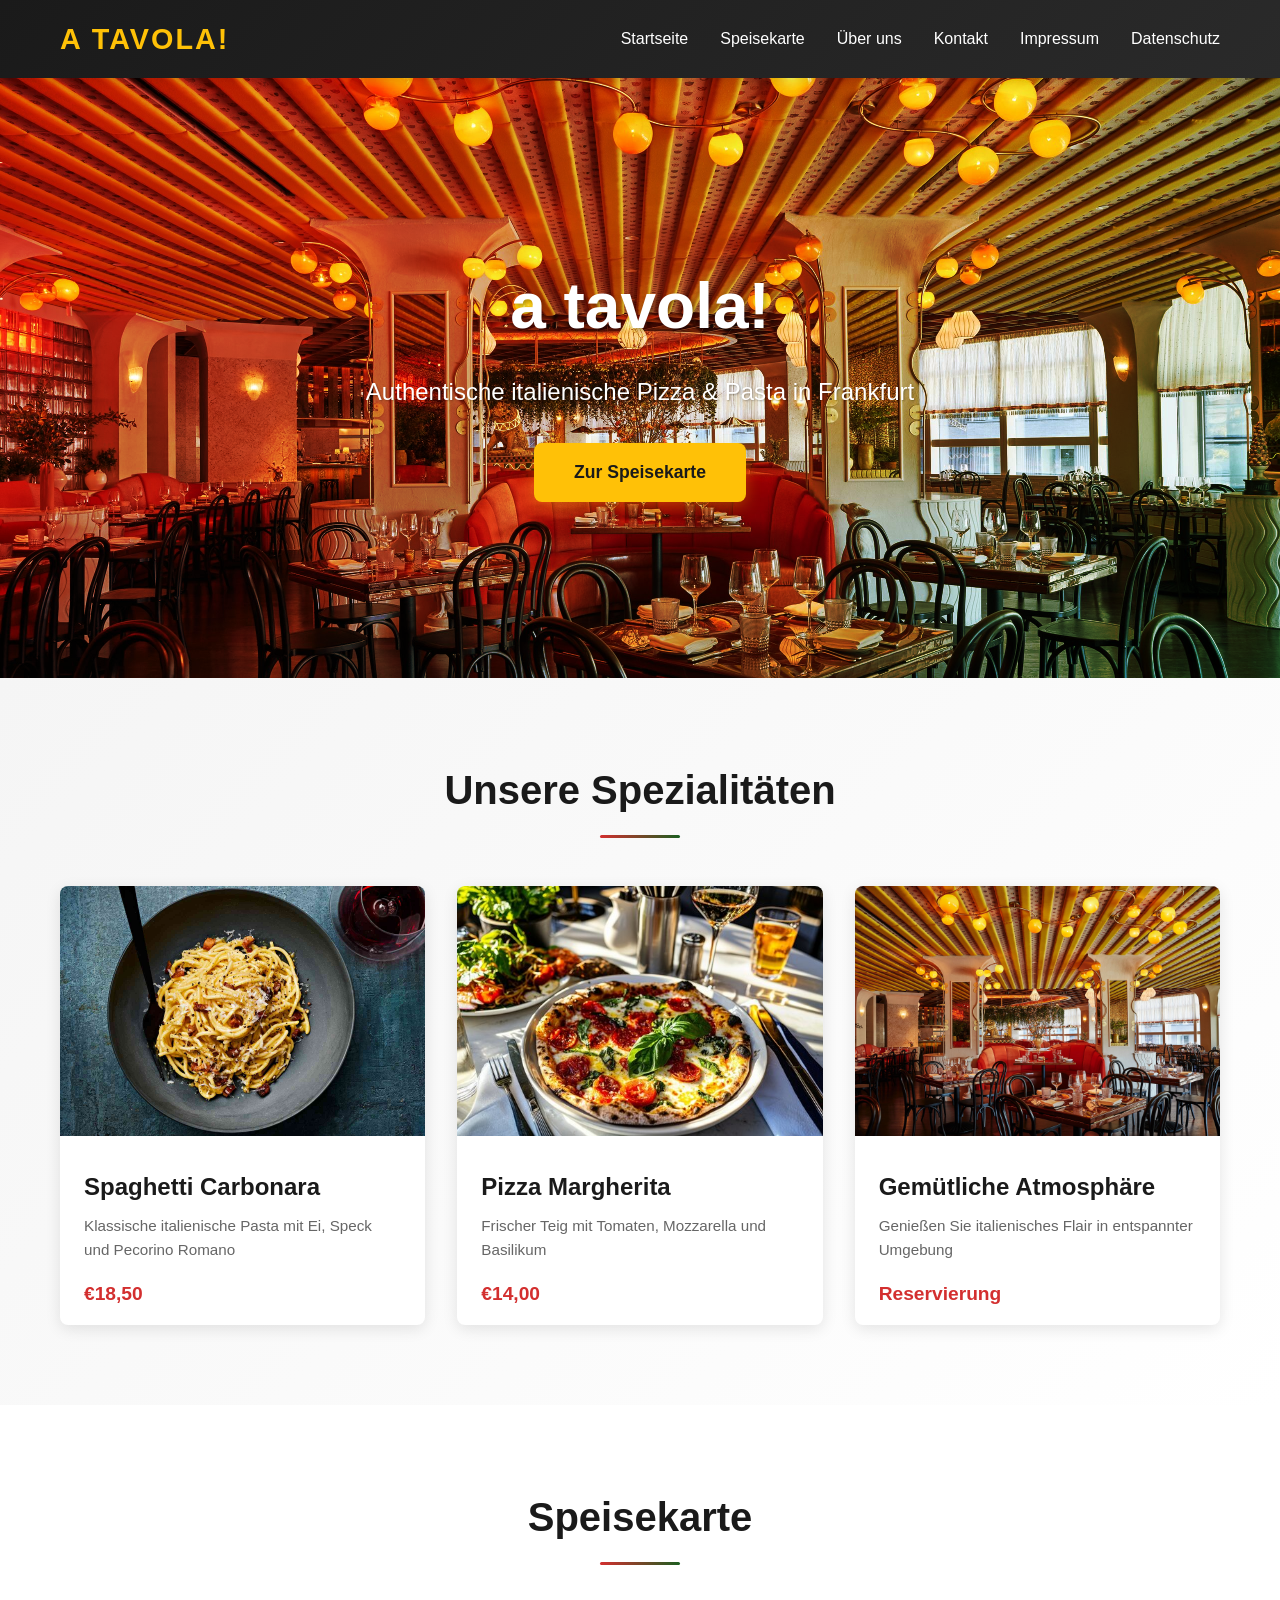
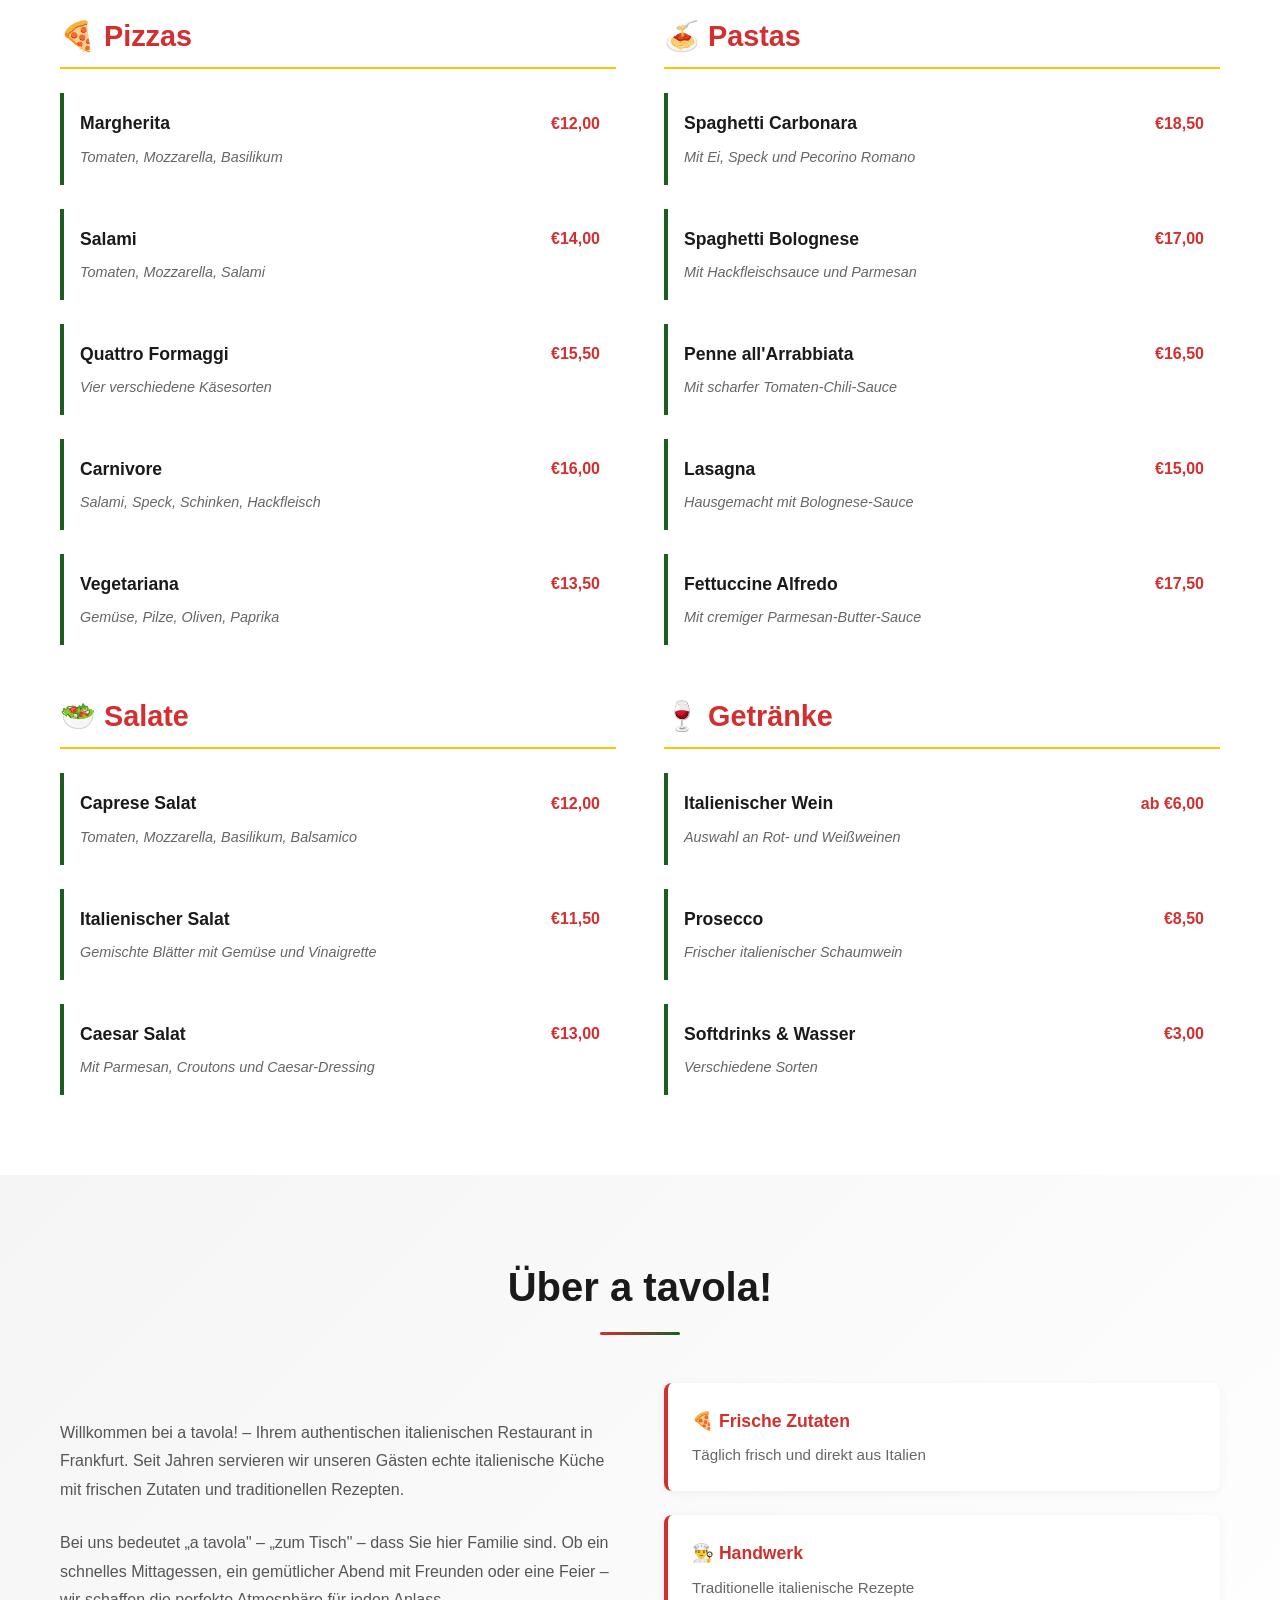
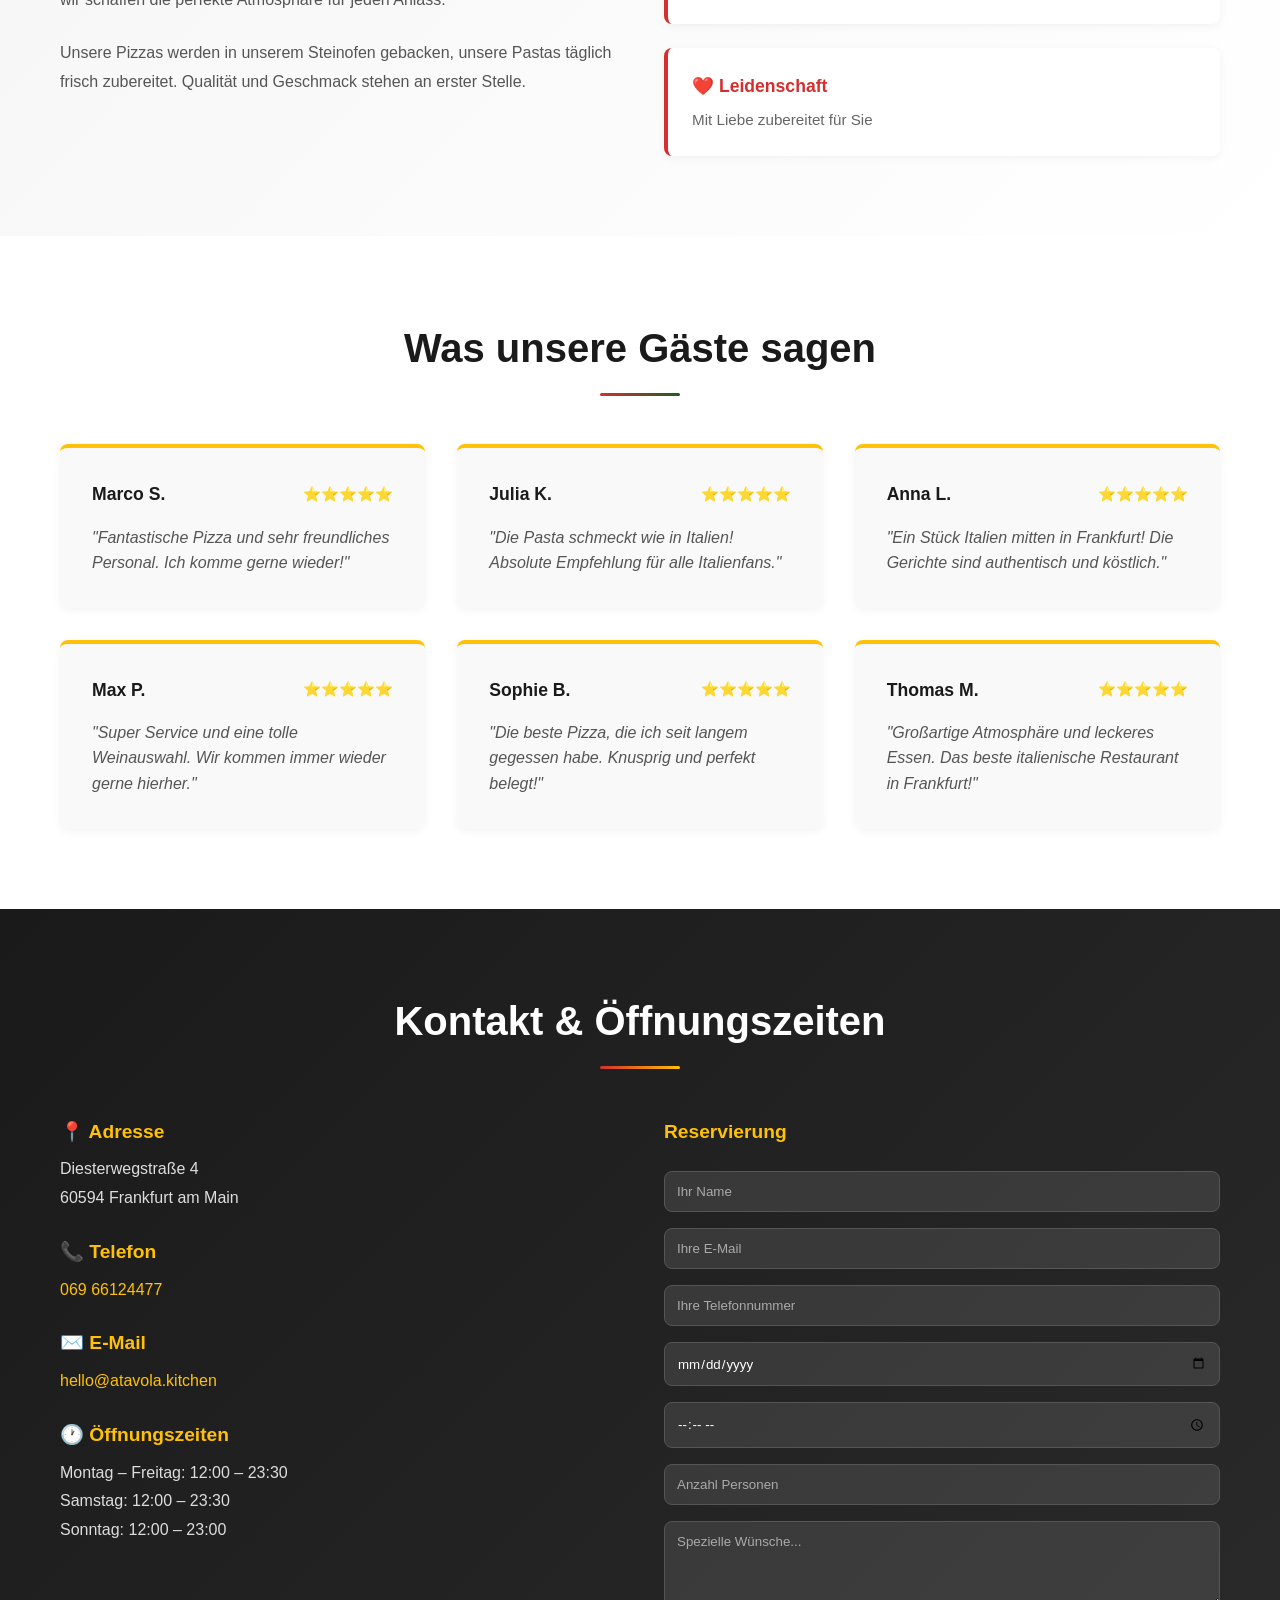
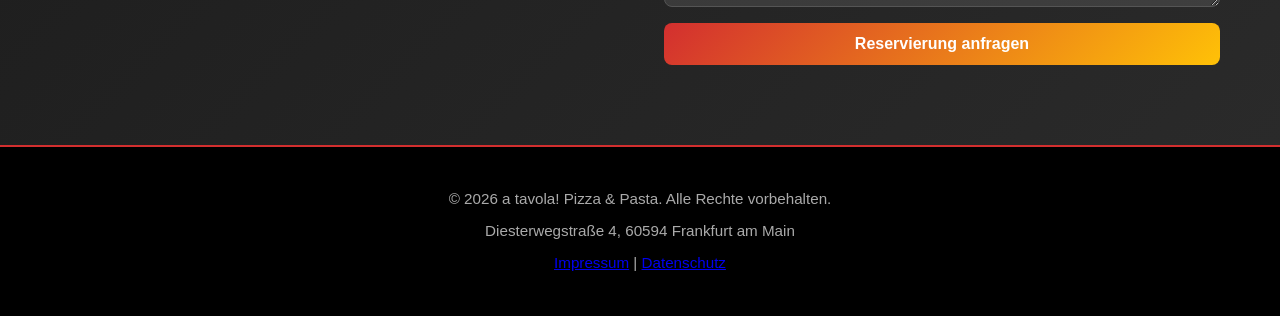
==== commit 368dd804: "Remove inappropriate images from reviews section" ====
--- a/index.html
+++ b/index.html
@@ -11,7 +11,12 @@
     <nav class="navbar">
         <div class="nav-container">
             <div class="logo">a tavola!</div>
-            <ul class="nav-menu">
+            <div class="hamburger" id="hamburger">
+                <span></span>
+                <span></span>
+                <span></span>
+            </div>
+            <ul class="nav-menu" id="navMenu">
                 <li><a href="index.html#home" class="nav-link">Startseite</a></li>
                 <li><a href="index.html#menu" class="nav-link">Speisekarte</a></li>
                 <li><a href="index.html#about" class="nav-link">Über uns</a></li>
@@ -242,73 +247,43 @@
             <div class="reviews-grid">
                 <div class="review-card">
                     <div class="review-header">
-                        <div class="reviewer-info">
-                            <img src="assets/user_image1.png" alt="Reviewer">
-                            <div>
-                                <h4>Marco S.</h4>
-                                <div class="stars">⭐⭐⭐⭐⭐</div>
-                            </div>
-                        </div>
+                        <h4>Marco S.</h4>
+                        <div class="stars">⭐⭐⭐⭐⭐</div>
                     </div>
                     <p>"Fantastische Pizza und sehr freundliches Personal. Ich komme gerne wieder!"</p>
                 </div>
                 <div class="review-card">
                     <div class="review-header">
-                        <div class="reviewer-info">
-                            <img src="assets/user_image2.png" alt="Reviewer">
-                            <div>
-                                <h4>Julia K.</h4>
-                                <div class="stars">⭐⭐⭐⭐⭐</div>
-                            </div>
-                        </div>
+                        <h4>Julia K.</h4>
+                        <div class="stars">⭐⭐⭐⭐⭐</div>
                     </div>
                     <p>"Die Pasta schmeckt wie in Italien! Absolute Empfehlung für alle Italienfans."</p>
                 </div>
                 <div class="review-card">
                     <div class="review-header">
-                        <div class="reviewer-info">
-                            <img src="assets/user_image1.png" alt="Reviewer">
-                            <div>
-                                <h4>Anna L.</h4>
-                                <div class="stars">⭐⭐⭐⭐⭐</div>
-                            </div>
-                        </div>
+                        <h4>Anna L.</h4>
+                        <div class="stars">⭐⭐⭐⭐⭐</div>
                     </div>
                     <p>"Ein Stück Italien mitten in Frankfurt! Die Gerichte sind authentisch und köstlich."</p>
                 </div>
                 <div class="review-card">
                     <div class="review-header">
-                        <div class="reviewer-info">
-                            <img src="assets/user_image2.png" alt="Reviewer">
-                            <div>
-                                <h4>Max P.</h4>
-                                <div class="stars">⭐⭐⭐⭐⭐</div>
-                            </div>
-                        </div>
+                        <h4>Max P.</h4>
+                        <div class="stars">⭐⭐⭐⭐⭐</div>
                     </div>
                     <p>"Super Service und eine tolle Weinauswahl. Wir kommen immer wieder gerne hierher."</p>
                 </div>
                 <div class="review-card">
                     <div class="review-header">
-                        <div class="reviewer-info">
-                            <img src="assets/user_image1.png" alt="Reviewer">
-                            <div>
-                                <h4>Sophie B.</h4>
-                                <div class="stars">⭐⭐⭐⭐⭐</div>
-                            </div>
-                        </div>
+                        <h4>Sophie B.</h4>
+                        <div class="stars">⭐⭐⭐⭐⭐</div>
                     </div>
                     <p>"Die beste Pizza, die ich seit langem gegessen habe. Knusprig und perfekt belegt!"</p>
                 </div>
                 <div class="review-card">
                     <div class="review-header">
-                        <div class="reviewer-info">
-                            <img src="assets/user_image2.png" alt="Reviewer">
-                            <div>
-                                <h4>Thomas M.</h4>
-                                <div class="stars">⭐⭐⭐⭐⭐</div>
-                            </div>
-                        </div>
+                        <h4>Thomas M.</h4>
+                        <div class="stars">⭐⭐⭐⭐⭐</div>
                     </div>
                     <p>"Großartige Atmosphäre und leckeres Essen. Das beste italienische Restaurant in Frankfurt!"</p>
                 </div>
@@ -361,5 +336,25 @@
             <p><a href="impressum.html">Impressum</a> | <a href="datenschutz.html">Datenschutz</a></p>
         </div>
     </footer>
+
+    <script>
+        // Hamburger Menu Toggle
+        const hamburger = document.getElementById('hamburger');
+        const navMenu = document.getElementById('navMenu');
+
+        hamburger.addEventListener('click', function() {
+            navMenu.classList.toggle('active');
+            hamburger.classList.toggle('active');
+        });
+
+        // Close menu when a link is clicked
+        const navLinks = document.querySelectorAll('.nav-link');
+        navLinks.forEach(link => {
+            link.addEventListener('click', function() {
+                navMenu.classList.remove('active');
+                hamburger.classList.remove('active');
+            });
+        });
+    </script>
 </body>
 </html>
--- a/style.css
+++ b/style.css
@@ -64,6 +64,33 @@
     display: flex;
     list-style: none;
     gap: 2rem;
+}
+
+.hamburger {
+    display: none;
+    flex-direction: column;
+    cursor: pointer;
+    gap: 6px;
+}
+
+.hamburger span {
+    width: 25px;
+    height: 3px;
+    background: var(--accent-color);
+    border-radius: 2px;
+    transition: var(--transition);
+}
+
+.hamburger.active span:nth-child(1) {
+    transform: rotate(45deg) translate(10px, 10px);
+}
+
+.hamburger.active span:nth-child(2) {
+    opacity: 0;
+}
+
+.hamburger.active span:nth-child(3) {
+    transform: rotate(-45deg) translate(7px, -7px);
 }
 
 .nav-link {
@@ -437,28 +464,18 @@
 
 .review-header {
     margin-bottom: 1rem;
-}
-
-.reviewer-info {
     display: flex;
+    justify-content: space-between;
     align-items: center;
-    gap: 1rem;
-}
-
-.reviewer-info img {
-    width: 50px;
-    height: 50px;
-    border-radius: 50%;
-    object-fit: cover;
-}
-
-.reviewer-info h4 {
-    font-size: 1rem;
+}
+
+.review-header h4 {
+    font-size: 1.1rem;
     color: var(--dark-color);
-    margin-bottom: 0.3rem;
-}
-
-.stars {
+    margin: 0;
+}
+
+.review-header .stars {
     font-size: 0.9rem;
     color: var(--accent-color);
 }
@@ -597,9 +614,39 @@
 
 /* ==================== RESPONSIVE DESIGN ==================== */
 @media (max-width: 768px) {
+    .hamburger {
+        display: flex;
+    }
+
     .nav-menu {
-        gap: 1rem;
-        font-size: 0.9rem;
+        position: absolute;
+        top: 70px;
+        left: 0;
+        right: 0;
+        flex-direction: column;
+        background: linear-gradient(135deg, var(--dark-color) 0%, #2a2a2a 100%);
+        gap: 0;
+        padding: 1rem 0;
+        max-height: 0;
+        overflow: hidden;
+        transition: max-height 0.3s ease;
+    }
+
+    .nav-menu.active {
+        max-height: 500px;
+    }
+
+    .nav-menu li {
+        padding: 1rem 2rem;
+        border-bottom: 1px solid rgba(255, 255, 255, 0.1);
+    }
+
+    .nav-menu li:last-child {
+        border-bottom: none;
+    }
+
+    .nav-link {
+        display: block;
     }
 
     .hero-content h1 {
@@ -640,9 +687,40 @@
 }
 
 @media (max-width: 480px) {
+    .hamburger {
+        display: flex;
+    }
+
     .nav-menu {
-        gap: 0.5rem;
-        font-size: 0.8rem;
+        position: absolute;
+        top: 60px;
+        left: 0;
+        right: 0;
+        flex-direction: column;
+        background: linear-gradient(135deg, var(--dark-color) 0%, #2a2a2a 100%);
+        gap: 0;
+        padding: 0.5rem 0;
+        max-height: 0;
+        overflow: hidden;
+        transition: max-height 0.3s ease;
+    }
+
+    .nav-menu.active {
+        max-height: 500px;
+    }
+
+    .nav-menu li {
+        padding: 0.8rem 1.5rem;
+        border-bottom: 1px solid rgba(255, 255, 255, 0.1);
+    }
+
+    .nav-menu li:last-child {
+        border-bottom: none;
+    }
+
+    .nav-link {
+        display: block;
+        font-size: 0.9rem;
     }
 
     .logo {
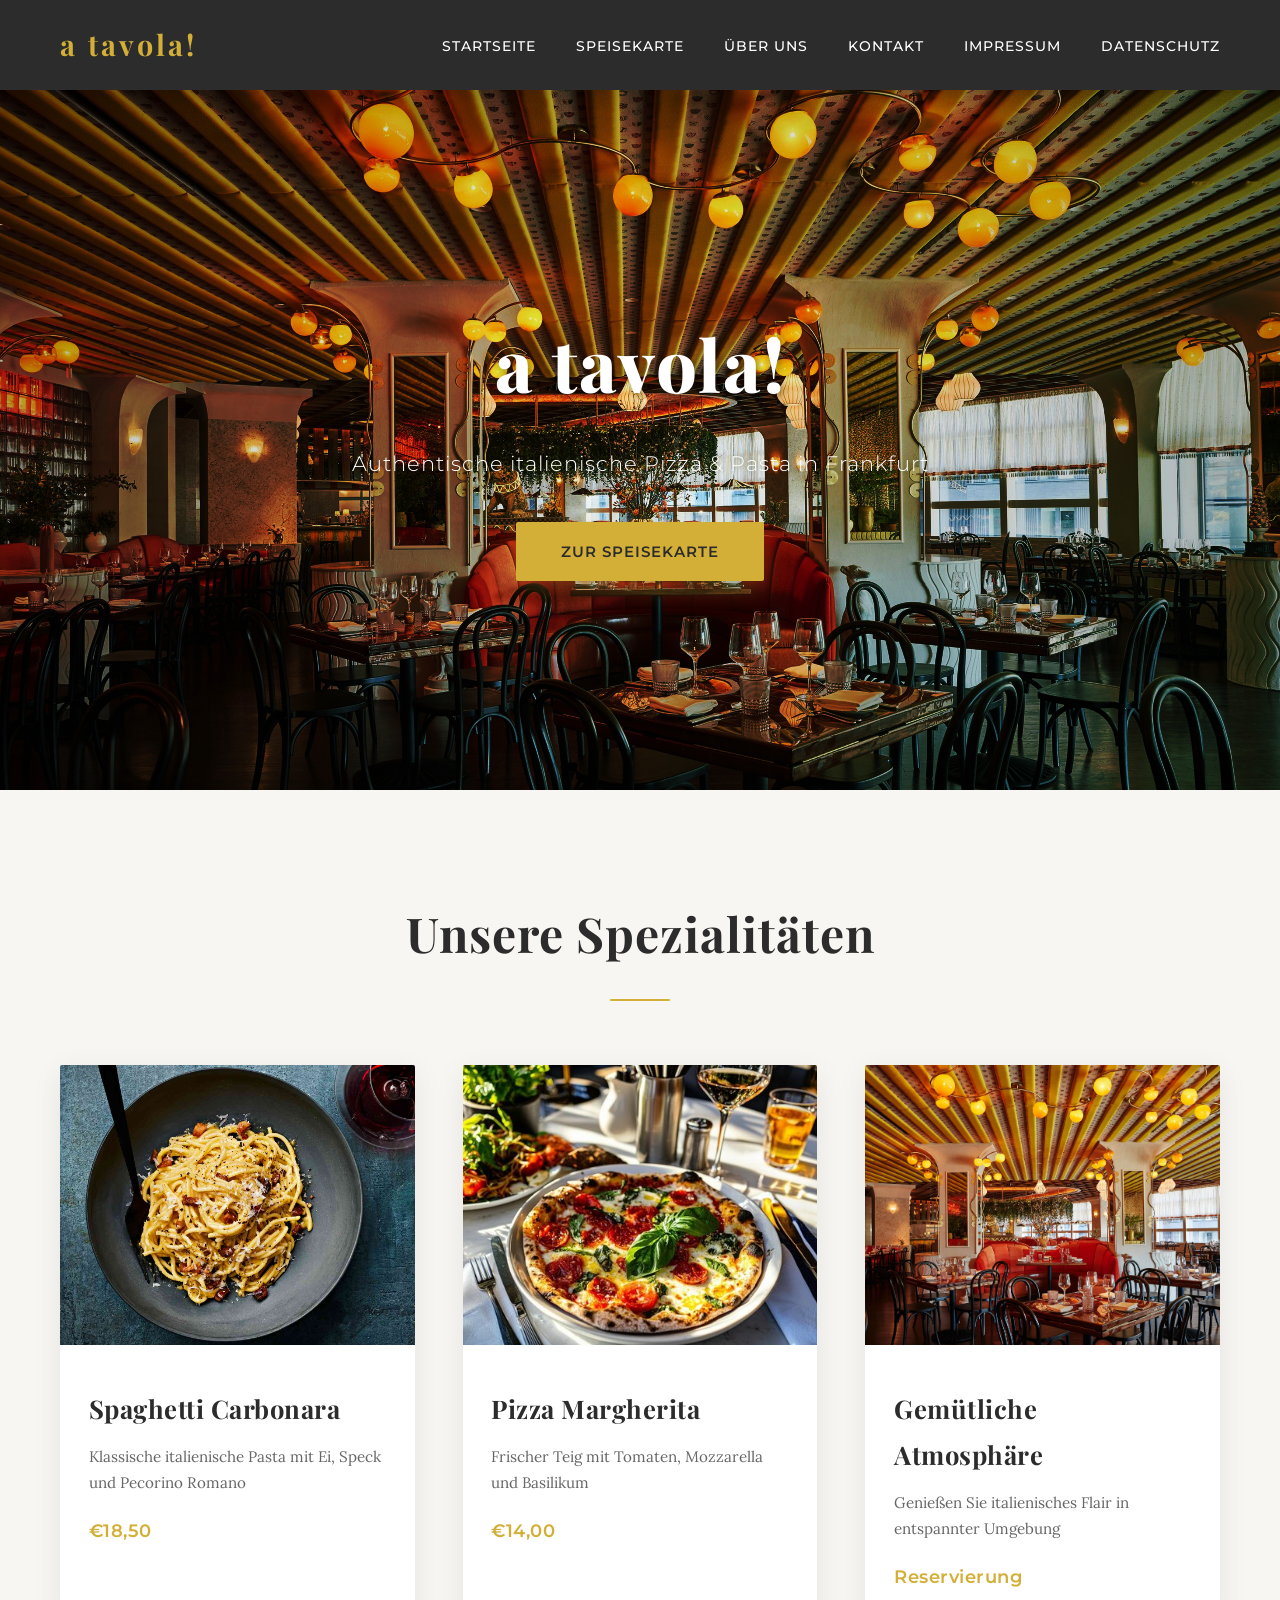
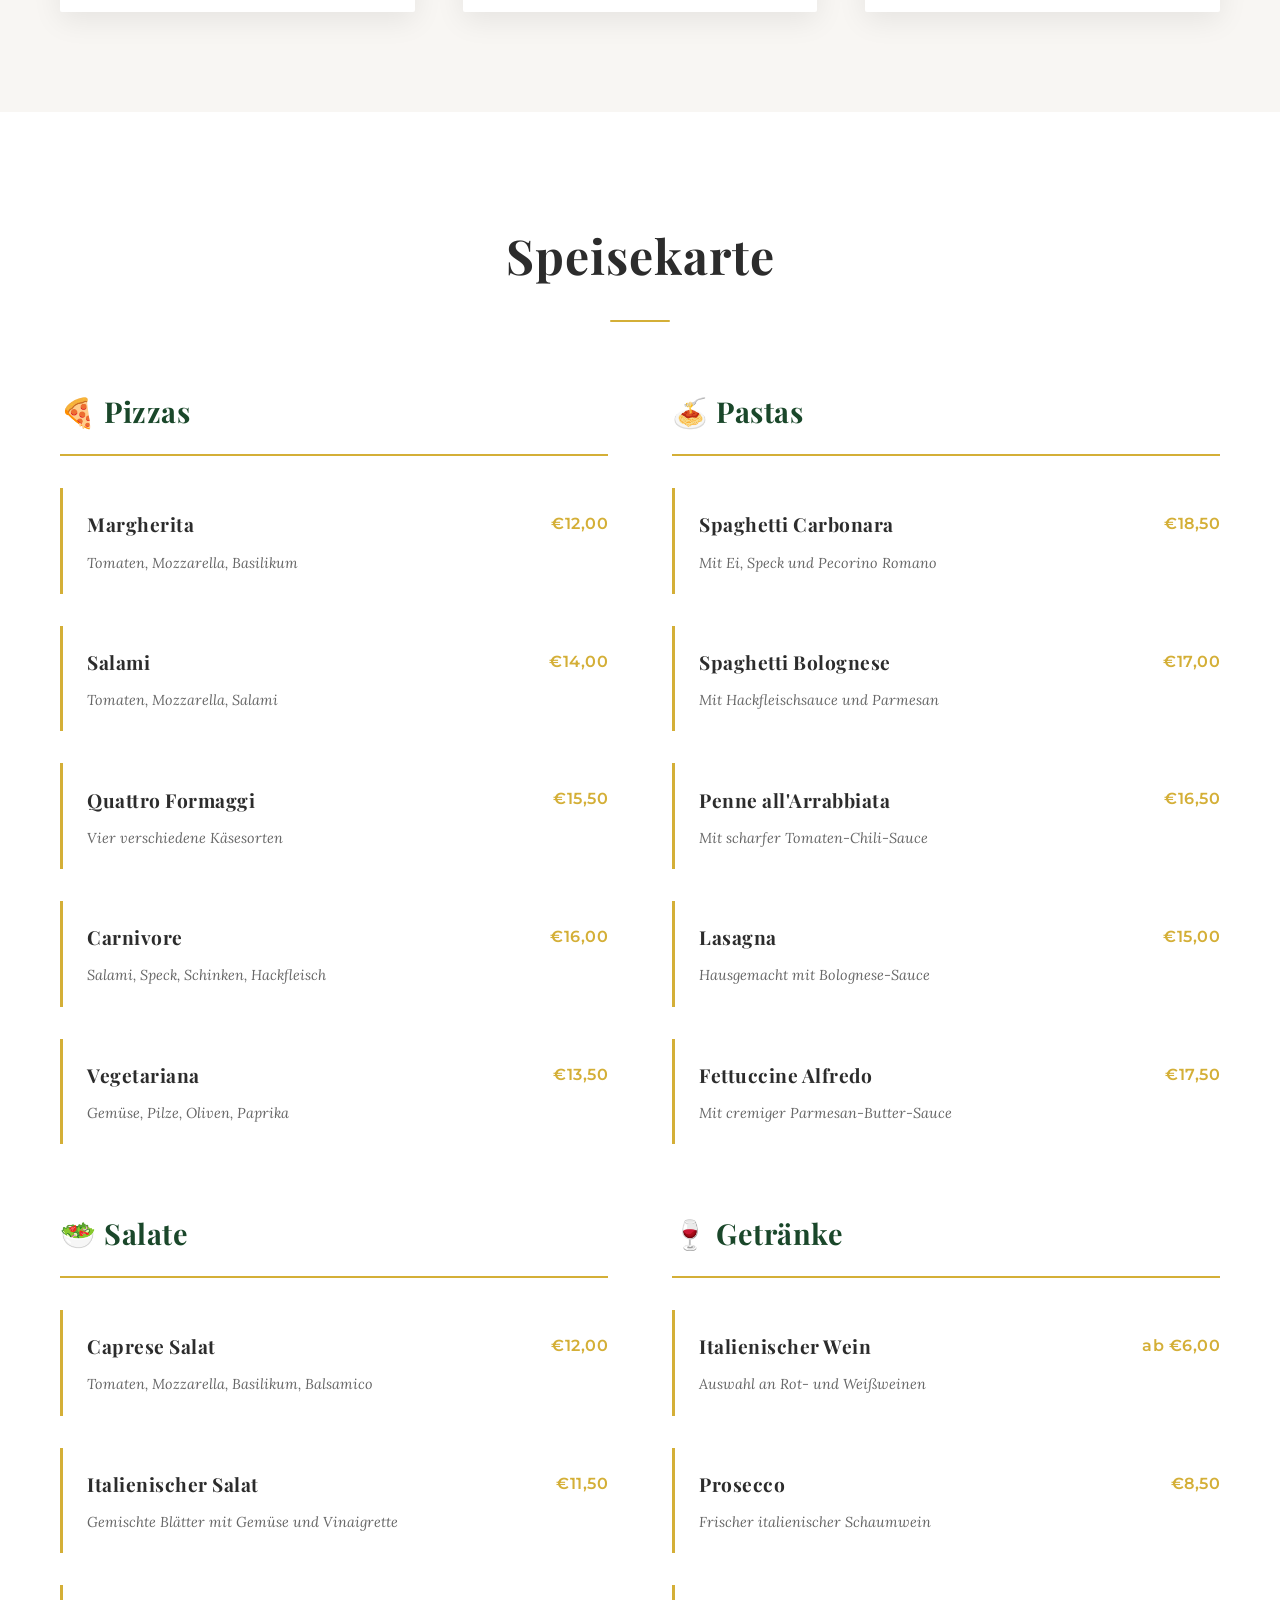
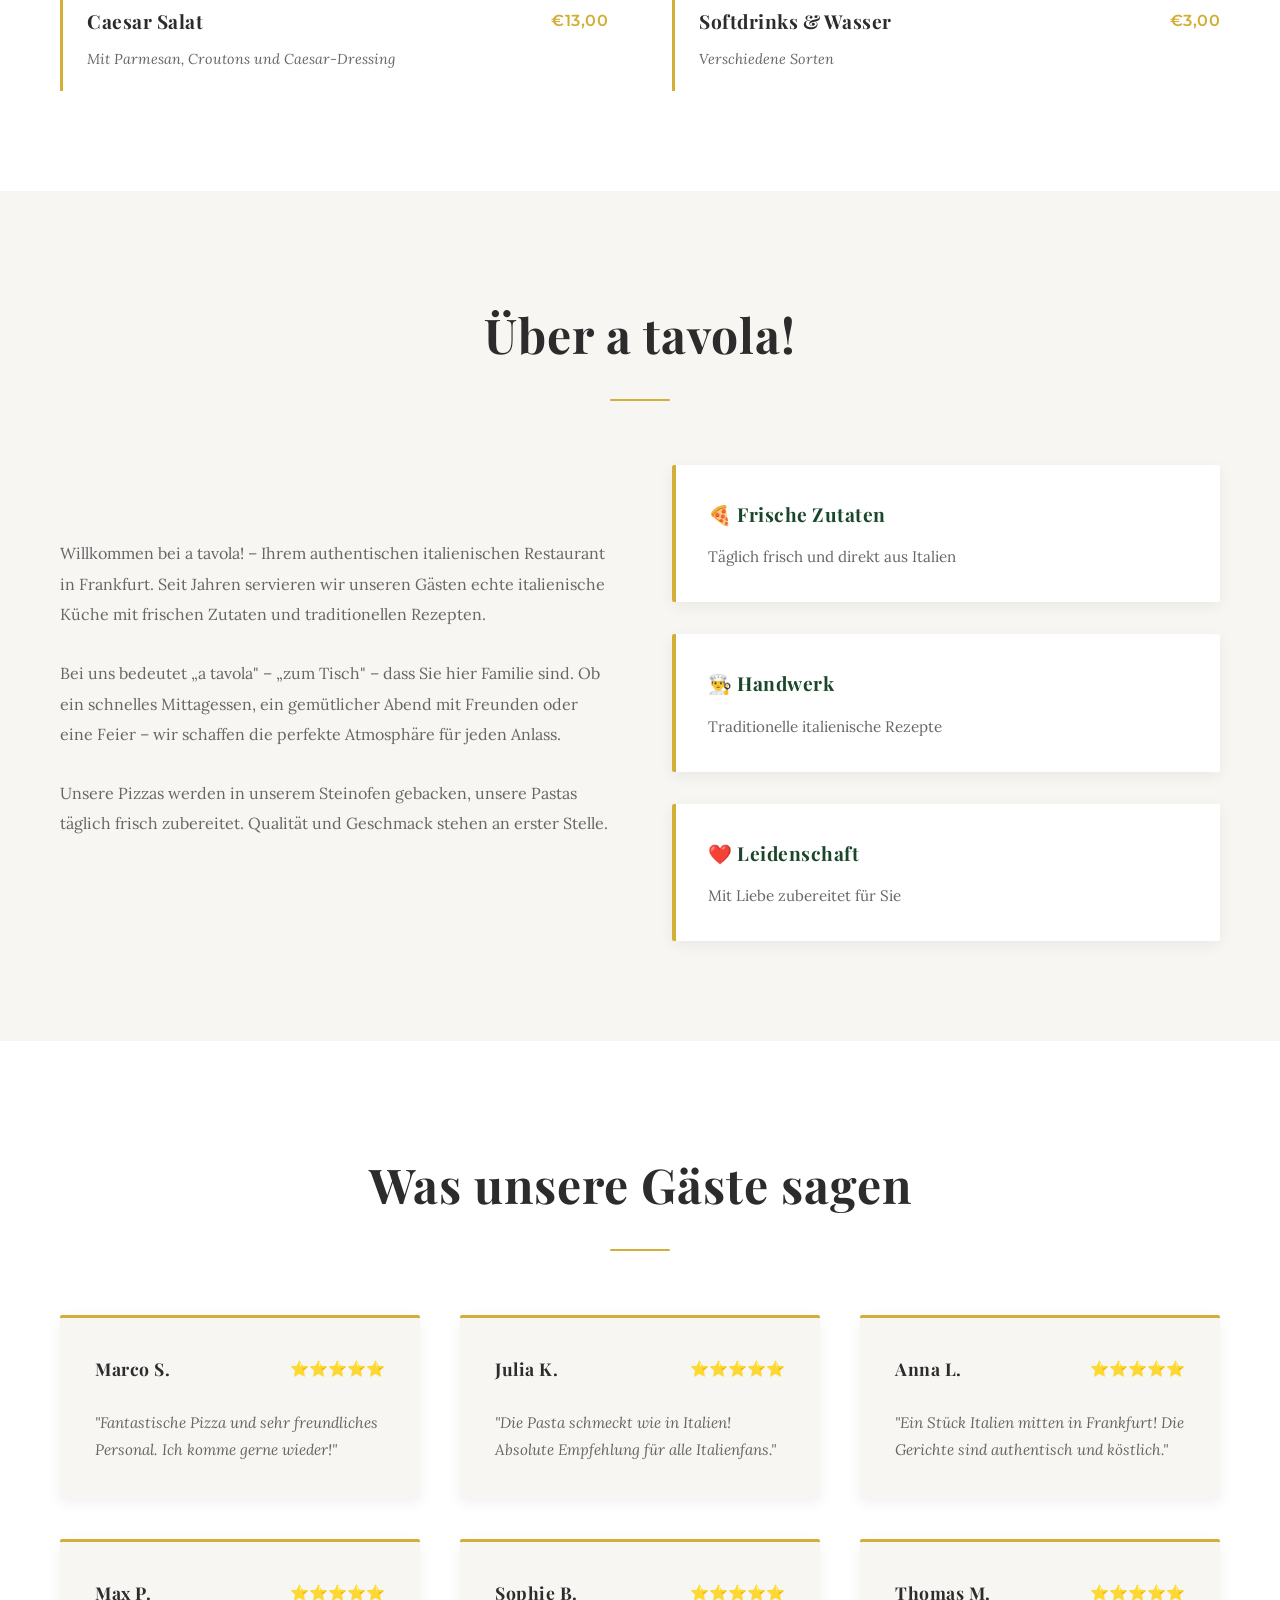
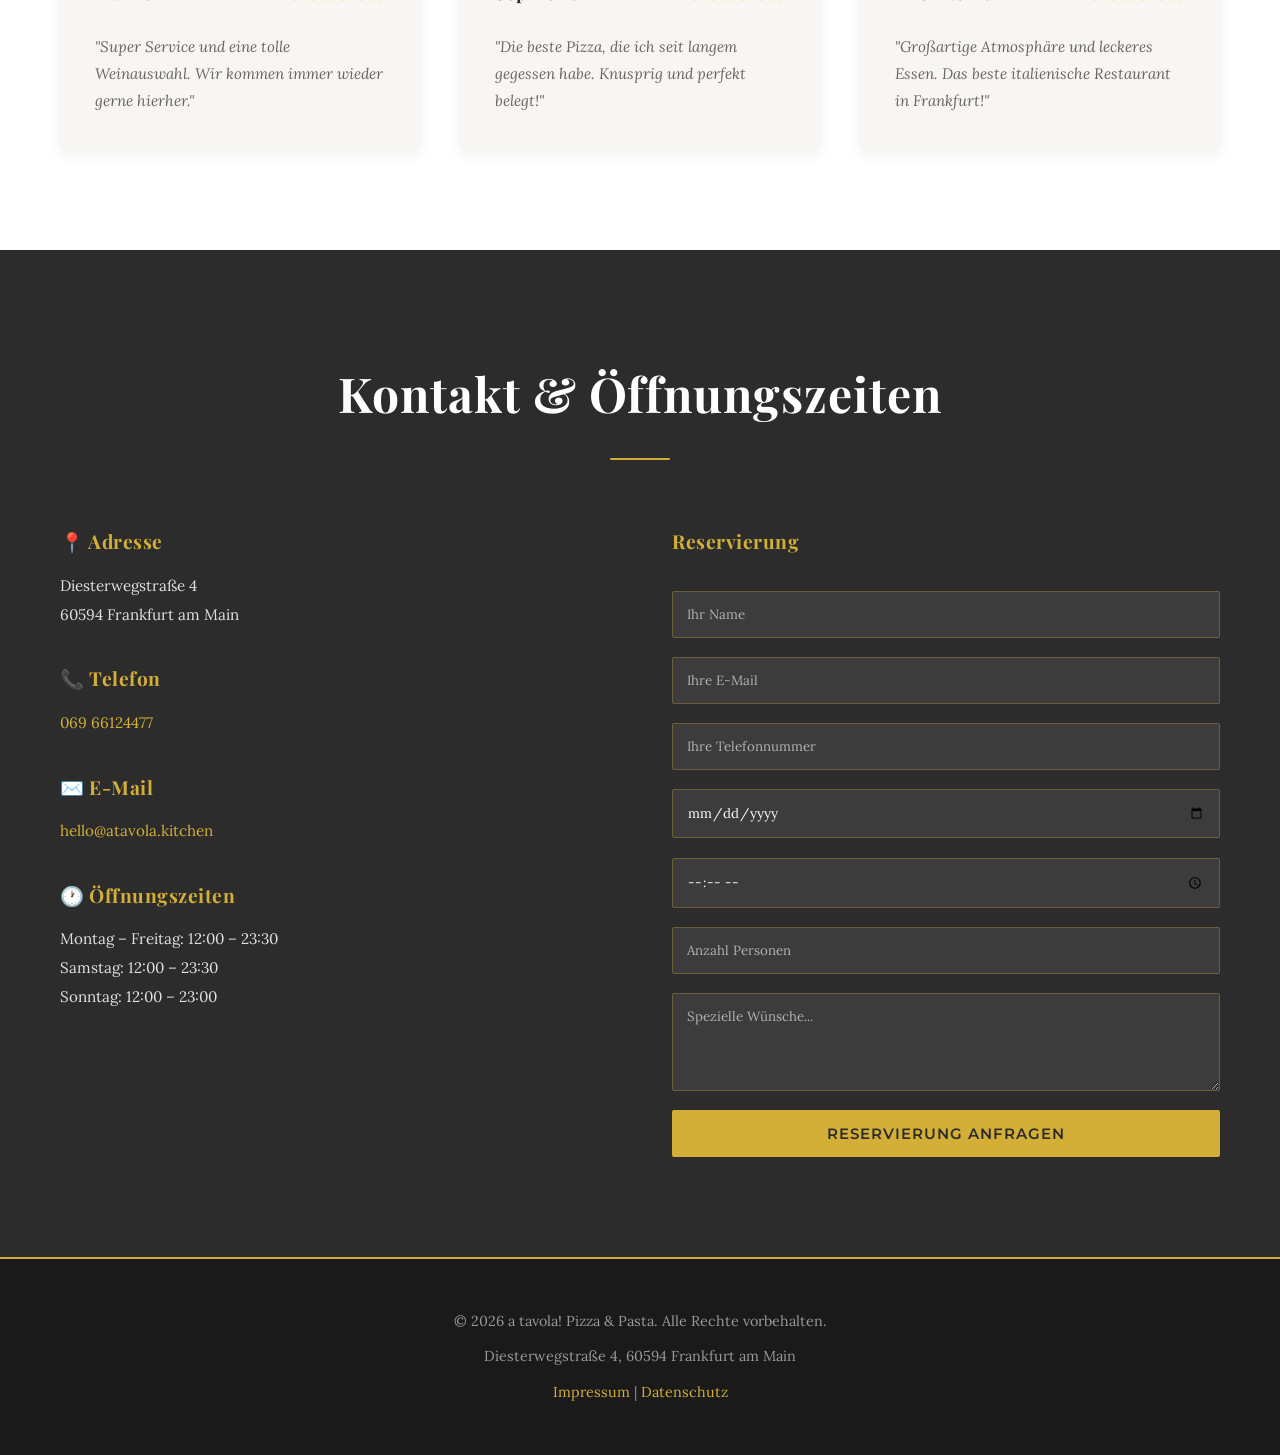
==== commit f086ef04: "Luxury design upgrade: Premium typography, gold accents and refined layout" ====
--- a/index.html
+++ b/index.html
@@ -4,6 +4,9 @@
     <meta charset="UTF-8">
     <meta name="viewport" content="width=device-width, initial-scale=1.0">
     <title>a tavola! - Pizza & Pasta in Frankfurt</title>
+    <link rel="preconnect" href="https://fonts.googleapis.com">
+    <link rel="preconnect" href="https://fonts.gstatic.com" crossorigin>
+    <link href="https://fonts.googleapis.com/css2?family=Playfair+Display:wght@700;800&family=Lora:wght@400;500;600&family=Montserrat:wght@300;400;500;600&display=swap" rel="stylesheet">
     <link rel="stylesheet" href="style.css">
 </head>
 <body>
--- a/style.css
+++ b/style.css
@@ -1,3 +1,6 @@
+/* ==================== GOOGLE FONTS IMPORT ==================== */
+@import url('https://fonts.googleapis.com/css2?family=Playfair+Display:wght@700;800&family=Lora:wght@400;500;600&family=Montserrat:wght@300;400;500;600&display=swap');
+
 /* ==================== RESET & VARIABLES ==================== */
 * {
     margin: 0;
@@ -6,14 +9,14 @@
 }
 
 :root {
-    --primary-color: #D32F2F;
-    --secondary-color: #1B5E20;
-    --accent-color: #FFC107;
-    --dark-color: #1a1a1a;
-    --light-color: #f5f5f5;
-    --text-color: #333;
-    --border-radius: 8px;
-    --transition: all 0.3s ease;
+    --primary-color: #2c2c2c;
+    --secondary-color: #1a472a;
+    --accent-color: #d4af37;
+    --light-bg: #f8f6f3;
+    --text-color: #3a3a3a;
+    --text-light: #666;
+    --border-radius: 2px;
+    --transition: all 0.4s cubic-bezier(0.25, 0.46, 0.45, 0.94);
 }
 
 html {
@@ -21,8 +24,8 @@
 }
 
 body {
-    font-family: 'Segoe UI', Tahoma, Geneva, Verdana, sans-serif;
-    line-height: 1.6;
+    font-family: 'Lora', serif;
+    line-height: 1.8;
     color: var(--text-color);
     background-color: #fff;
 }
@@ -35,12 +38,12 @@
 
 /* ==================== NAVIGATION ==================== */
 .navbar {
-    background: linear-gradient(135deg, var(--dark-color) 0%, #2a2a2a 100%);
-    padding: 1rem 0;
+    background: var(--primary-color);
+    padding: 1.2rem 0;
     position: sticky;
     top: 0;
     z-index: 1000;
-    box-shadow: 0 2px 10px rgba(0, 0, 0, 0.1);
+    box-shadow: 0 4px 20px rgba(0, 0, 0, 0.15);
 }
 
 .nav-container {
@@ -53,17 +56,18 @@
 }
 
 .logo {
+    font-family: 'Playfair Display', serif;
     font-size: 1.8rem;
-    font-weight: bold;
+    font-weight: 700;
     color: var(--accent-color);
-    text-transform: uppercase;
-    letter-spacing: 2px;
+    text-transform: lowercase;
+    letter-spacing: 3px;
 }
 
 .nav-menu {
     display: flex;
     list-style: none;
-    gap: 2rem;
+    gap: 2.5rem;
 }
 
 .hamburger {
@@ -96,9 +100,13 @@
 .nav-link {
     color: #fff;
     text-decoration: none;
+    font-family: 'Montserrat', sans-serif;
+    font-size: 0.85rem;
     font-weight: 500;
+    letter-spacing: 1px;
     transition: var(--transition);
     position: relative;
+    text-transform: uppercase;
 }
 
 .nav-link:hover {
@@ -122,55 +130,81 @@
 
 /* ==================== HERO SECTION ==================== */
 .hero {
-    background: linear-gradient(135deg, rgba(211, 47, 47, 0.9) 0%, rgba(27, 94, 32, 0.9) 100%),
+    background: linear-gradient(135deg, rgba(44, 44, 44, 0.85) 0%, rgba(26, 71, 42, 0.85) 100%),
                 url('assets/interior.jpg') center/cover;
     background-blend-mode: overlay;
     color: white;
-    padding: 150px 20px;
+    padding: 180px 20px;
     text-align: center;
-    min-height: 600px;
+    min-height: 700px;
     display: flex;
     align-items: center;
     justify-content: center;
+    position: relative;
+}
+
+.hero::before {
+    content: '';
+    position: absolute;
+    top: 0;
+    left: 0;
+    right: 0;
+    bottom: 0;
+    background: radial-gradient(circle at center, transparent 0%, rgba(0, 0, 0, 0.3) 100%);
+    pointer-events: none;
+}
+
+.hero-content {
+    position: relative;
+    z-index: 2;
 }
 
 .hero-content h1 {
-    font-size: 4rem;
+    font-family: 'Playfair Display', serif;
+    font-size: 4.5rem;
+    font-weight: 800;
     margin-bottom: 1rem;
-    text-shadow: 2px 2px 4px rgba(0, 0, 0, 0.3);
+    text-shadow: 2px 2px 8px rgba(0, 0, 0, 0.4);
     animation: slideInDown 0.8s ease;
+    letter-spacing: 2px;
 }
 
 .hero-content p {
-    font-size: 1.5rem;
-    margin-bottom: 2rem;
-    text-shadow: 1px 1px 2px rgba(0, 0, 0, 0.3);
+    font-family: 'Montserrat', sans-serif;
+    font-size: 1.3rem;
+    margin-bottom: 2.5rem;
+    text-shadow: 1px 1px 4px rgba(0, 0, 0, 0.3);
     animation: slideInUp 0.8s ease;
+    font-weight: 300;
+    letter-spacing: 1px;
 }
 
 .cta-button {
     display: inline-block;
     background: var(--accent-color);
-    color: var(--dark-color);
-    padding: 15px 40px;
+    color: var(--primary-color);
+    padding: 16px 45px;
     border-radius: var(--border-radius);
     text-decoration: none;
-    font-weight: bold;
-    font-size: 1.1rem;
-    transition: var(--transition);
-    box-shadow: 0 4px 15px rgba(255, 193, 7, 0.3);
+    font-family: 'Montserrat', sans-serif;
+    font-weight: 600;
+    font-size: 0.95rem;
+    transition: var(--transition);
+    box-shadow: 0 8px 25px rgba(212, 175, 55, 0.25);
+    letter-spacing: 1px;
+    text-transform: uppercase;
 }
 
 .cta-button:hover {
-    background: #FFB300;
-    transform: translateY(-3px);
-    box-shadow: 0 6px 20px rgba(255, 193, 7, 0.4);
+    background: #e5c158;
+    transform: translateY(-4px);
+    box-shadow: 0 12px 35px rgba(212, 175, 55, 0.35);
 }
 
 @keyframes slideInDown {
     from {
         opacity: 0;
-        transform: translateY(-30px);
+        transform: translateY(-40px);
     }
     to {
         opacity: 1;
@@ -181,7 +215,7 @@
 @keyframes slideInUp {
     from {
         opacity: 0;
-        transform: translateY(30px);
+        transform: translateY(40px);
     }
     to {
         opacity: 1;
@@ -191,17 +225,19 @@
 
 /* ==================== FEATURED SECTION ==================== */
 .featured {
-    padding: 80px 20px;
-    background: linear-gradient(135deg, #f5f5f5 0%, #fff 100%);
+    padding: 100px 20px;
+    background: var(--light-bg);
 }
 
 .featured h2 {
     text-align: center;
-    font-size: 2.5rem;
-    margin-bottom: 3rem;
-    color: var(--dark-color);
+    font-family: 'Playfair Display', serif;
+    font-size: 3rem;
+    margin-bottom: 4rem;
+    color: var(--primary-color);
     position: relative;
-    padding-bottom: 1rem;
+    padding-bottom: 1.5rem;
+    letter-spacing: 1px;
 }
 
 .featured h2::after {
@@ -210,75 +246,82 @@
     bottom: 0;
     left: 50%;
     transform: translateX(-50%);
-    width: 80px;
-    height: 3px;
-    background: linear-gradient(90deg, var(--primary-color), var(--secondary-color));
-    border-radius: 2px;
+    width: 60px;
+    height: 2px;
+    background: var(--accent-color);
+    border-radius: 1px;
 }
 
 .featured-grid {
     display: grid;
-    grid-template-columns: repeat(auto-fit, minmax(300px, 1fr));
-    gap: 2rem;
+    grid-template-columns: repeat(auto-fit, minmax(320px, 1fr));
+    gap: 3rem;
 }
 
 .featured-card {
     background: white;
     border-radius: var(--border-radius);
     overflow: hidden;
-    box-shadow: 0 4px 15px rgba(0, 0, 0, 0.1);
+    box-shadow: 0 8px 30px rgba(0, 0, 0, 0.08);
     transition: var(--transition);
 }
 
 .featured-card:hover {
-    transform: translateY(-10px);
-    box-shadow: 0 8px 25px rgba(0, 0, 0, 0.15);
+    transform: translateY(-12px);
+    box-shadow: 0 15px 45px rgba(0, 0, 0, 0.15);
 }
 
 .featured-card img {
     width: 100%;
-    height: 250px;
+    height: 280px;
     object-fit: cover;
     transition: var(--transition);
 }
 
 .featured-card:hover img {
-    transform: scale(1.05);
+    transform: scale(1.08);
 }
 
 .featured-card h3 {
-    padding: 1.5rem 1.5rem 0.5rem;
-    font-size: 1.5rem;
-    color: var(--dark-color);
+    padding: 2rem 1.8rem 0.8rem;
+    font-family: 'Playfair Display', serif;
+    font-size: 1.6rem;
+    color: var(--primary-color);
+    letter-spacing: 0.5px;
 }
 
 .featured-card p {
-    padding: 0 1.5rem;
-    color: #666;
+    padding: 0 1.8rem;
+    color: var(--text-light);
     font-size: 0.95rem;
+    line-height: 1.7;
 }
 
 .featured-card .price {
     display: block;
-    padding: 1rem 1.5rem;
-    color: var(--primary-color);
-    font-weight: bold;
-    font-size: 1.2rem;
+    padding: 1.2rem 1.8rem;
+    color: var(--accent-color);
+    font-weight: 600;
+    font-size: 1.1rem;
+    font-family: 'Montserrat', sans-serif;
+    letter-spacing: 0.5px;
 }
 
 /* ==================== MENU SECTION ==================== */
 .menu {
-    padding: 80px 20px;
+    padding: 100px 20px;
     background: white;
 }
 
 .menu h2 {
     text-align: center;
-    font-size: 2.5rem;
-    margin-bottom: 3rem;
-    color: var(--dark-color);
+    font-family: 'Playfair Display', serif;
+    font-size: 3rem;
+    margin-bottom: 4rem;
+    color: var(--primary-color);
     position: relative;
-    padding-bottom: 1rem;
+    padding-bottom: 1.5rem;
+    letter-spacing: 1px;
 }
 
 .menu h2::after {
@@ -287,81 +330,89 @@
     bottom: 0;
     left: 50%;
     transform: translateX(-50%);
-    width: 80px;
-    height: 3px;
-    background: linear-gradient(90deg, var(--primary-color), var(--secondary-color));
-    border-radius: 2px;
+    width: 60px;
+    height: 2px;
+    background: var(--accent-color);
+    border-radius: 1px;
 }
 
 .menu-categories {
     display: grid;
-    grid-template-columns: repeat(auto-fit, minmax(400px, 1fr));
-    gap: 3rem;
+    grid-template-columns: repeat(auto-fit, minmax(420px, 1fr));
+    gap: 4rem;
 }
 
 .menu-category h3 {
+    font-family: 'Playfair Display', serif;
     font-size: 1.8rem;
-    color: var(--primary-color);
-    margin-bottom: 1.5rem;
-    padding-bottom: 0.5rem;
+    color: var(--secondary-color);
+    margin-bottom: 2rem;
+    padding-bottom: 1rem;
     border-bottom: 2px solid var(--accent-color);
+    letter-spacing: 0.5px;
 }
 
 .menu-items {
     display: flex;
     flex-direction: column;
-    gap: 1.5rem;
+    gap: 2rem;
 }
 
 .menu-item {
-    padding: 1rem;
-    border-left: 4px solid var(--secondary-color);
+    padding: 1.2rem 0;
+    border-left: 3px solid var(--accent-color);
+    padding-left: 1.5rem;
     transition: var(--transition);
 }
 
 .menu-item:hover {
-    background: #f9f9f9;
-    border-left-color: var(--primary-color);
-    padding-left: 1.5rem;
+    padding-left: 2rem;
 }
 
 .item-header {
     display: flex;
     justify-content: space-between;
     align-items: center;
-    margin-bottom: 0.5rem;
+    margin-bottom: 0.6rem;
 }
 
 .item-header h4 {
-    font-size: 1.1rem;
-    color: var(--dark-color);
+    font-family: 'Playfair Display', serif;
+    font-size: 1.2rem;
+    color: var(--primary-color);
+    letter-spacing: 0.5px;
 }
 
 .item-header .price {
-    color: var(--primary-color);
-    font-weight: bold;
+    color: var(--accent-color);
+    font-weight: 600;
+    font-family: 'Montserrat', sans-serif;
     font-size: 1rem;
+    letter-spacing: 0.5px;
 }
 
 .menu-item p {
-    color: #666;
+    color: var(--text-light);
     font-size: 0.9rem;
     font-style: italic;
+    line-height: 1.6;
 }
 
 /* ==================== ABOUT SECTION ==================== */
 .about {
-    padding: 80px 20px;
-    background: linear-gradient(135deg, #f5f5f5 0%, #fff 100%);
+    padding: 100px 20px;
+    background: var(--light-bg);
 }
 
 .about h2 {
     text-align: center;
-    font-size: 2.5rem;
-    margin-bottom: 3rem;
-    color: var(--dark-color);
+    font-family: 'Playfair Display', serif;
+    font-size: 3rem;
+    margin-bottom: 4rem;
+    color: var(--primary-color);
     position: relative;
-    padding-bottom: 1rem;
+    padding-bottom: 1.5rem;
+    letter-spacing: 1px;
 }
 
 .about h2::after {
@@ -370,64 +421,74 @@
     bottom: 0;
     left: 50%;
     transform: translateX(-50%);
-    width: 80px;
-    height: 3px;
-    background: linear-gradient(90deg, var(--primary-color), var(--secondary-color));
-    border-radius: 2px;
+    width: 60px;
+    height: 2px;
+    background: var(--accent-color);
+    border-radius: 1px;
 }
 
 .about-content {
     display: grid;
     grid-template-columns: 1fr 1fr;
-    gap: 3rem;
+    gap: 4rem;
     align-items: center;
 }
 
 .about-text p {
-    margin-bottom: 1.5rem;
+    margin-bottom: 1.8rem;
     font-size: 1rem;
-    line-height: 1.8;
-    color: #555;
+    line-height: 1.9;
+    color: var(--text-light);
 }
 
 .about-highlights {
     display: flex;
     flex-direction: column;
-    gap: 1.5rem;
+    gap: 2rem;
 }
 
 .highlight {
     background: white;
-    padding: 1.5rem;
+    padding: 2rem;
     border-radius: var(--border-radius);
-    border-left: 4px solid var(--primary-color);
-    box-shadow: 0 2px 10px rgba(0, 0, 0, 0.05);
+    border-left: 4px solid var(--accent-color);
+    box-shadow: 0 4px 15px rgba(0, 0, 0, 0.06);
+    transition: var(--transition);
+}
+
+.highlight:hover {
+    box-shadow: 0 8px 25px rgba(0, 0, 0, 0.1);
 }
 
 .highlight h4 {
-    color: var(--primary-color);
-    margin-bottom: 0.5rem;
-    font-size: 1.1rem;
+    font-family: 'Playfair Display', serif;
+    color: var(--secondary-color);
+    margin-bottom: 0.8rem;
+    font-size: 1.2rem;
+    letter-spacing: 0.5px;
 }
 
 .highlight p {
-    color: #666;
+    color: var(--text-light);
     font-size: 0.95rem;
+    line-height: 1.7;
 }
 
 /* ==================== REVIEWS SECTION ==================== */
 .reviews {
-    padding: 80px 20px;
+    padding: 100px 20px;
     background: white;
 }
 
 .reviews h2 {
     text-align: center;
-    font-size: 2.5rem;
-    margin-bottom: 3rem;
-    color: var(--dark-color);
+    font-family: 'Playfair Display', serif;
+    font-size: 3rem;
+    margin-bottom: 4rem;
+    color: var(--primary-color);
     position: relative;
-    padding-bottom: 1rem;
+    padding-bottom: 1.5rem;
+    letter-spacing: 1px;
 }
 
 .reviews h2::after {
@@ -436,70 +497,75 @@
     bottom: 0;
     left: 50%;
     transform: translateX(-50%);
-    width: 80px;
-    height: 3px;
-    background: linear-gradient(90deg, var(--primary-color), var(--secondary-color));
-    border-radius: 2px;
+    width: 60px;
+    height: 2px;
+    background: var(--accent-color);
+    border-radius: 1px;
 }
 
 .reviews-grid {
     display: grid;
-    grid-template-columns: repeat(auto-fit, minmax(300px, 1fr));
-    gap: 2rem;
+    grid-template-columns: repeat(auto-fit, minmax(320px, 1fr));
+    gap: 2.5rem;
 }
 
 .review-card {
-    background: #f9f9f9;
-    padding: 2rem;
+    background: var(--light-bg);
+    padding: 2.2rem;
     border-radius: var(--border-radius);
-    border-top: 4px solid var(--accent-color);
-    box-shadow: 0 2px 10px rgba(0, 0, 0, 0.05);
+    border-top: 3px solid var(--accent-color);
+    box-shadow: 0 4px 15px rgba(0, 0, 0, 0.06);
     transition: var(--transition);
 }
 
 .review-card:hover {
-    transform: translateY(-5px);
-    box-shadow: 0 4px 15px rgba(0, 0, 0, 0.1);
+    transform: translateY(-6px);
+    box-shadow: 0 8px 25px rgba(0, 0, 0, 0.12);
 }
 
 .review-header {
-    margin-bottom: 1rem;
+    margin-bottom: 1.5rem;
     display: flex;
     justify-content: space-between;
     align-items: center;
 }
 
 .review-header h4 {
+    font-family: 'Playfair Display', serif;
     font-size: 1.1rem;
-    color: var(--dark-color);
+    color: var(--primary-color);
     margin: 0;
+    letter-spacing: 0.5px;
 }
 
 .review-header .stars {
-    font-size: 0.9rem;
+    font-size: 0.95rem;
     color: var(--accent-color);
 }
 
 .review-card p {
-    color: #555;
+    color: var(--text-light);
     font-style: italic;
-    line-height: 1.6;
+    line-height: 1.8;
+    font-size: 0.95rem;
 }
 
 /* ==================== CONTACT SECTION ==================== */
 .contact {
-    padding: 80px 20px;
-    background: linear-gradient(135deg, var(--dark-color) 0%, #2a2a2a 100%);
+    padding: 100px 20px;
+    background: var(--primary-color);
     color: white;
 }
 
 .contact h2 {
     text-align: center;
-    font-size: 2.5rem;
-    margin-bottom: 3rem;
+    font-family: 'Playfair Display', serif;
+    font-size: 3rem;
+    margin-bottom: 4rem;
     color: white;
     position: relative;
-    padding-bottom: 1rem;
+    padding-bottom: 1.5rem;
+    letter-spacing: 1px;
 }
 
 .contact h2::after {
@@ -508,23 +574,25 @@
     bottom: 0;
     left: 50%;
     transform: translateX(-50%);
-    width: 80px;
-    height: 3px;
-    background: linear-gradient(90deg, var(--primary-color), var(--accent-color));
-    border-radius: 2px;
+    width: 60px;
+    height: 2px;
+    background: var(--accent-color);
+    border-radius: 1px;
 }
 
 .contact-content {
     display: grid;
     grid-template-columns: 1fr 1fr;
-    gap: 3rem;
+    gap: 4rem;
 }
 
 .contact-info h3 {
+    font-family: 'Playfair Display', serif;
     color: var(--accent-color);
-    margin-top: 1.5rem;
-    margin-bottom: 0.5rem;
+    margin-top: 2rem;
+    margin-bottom: 0.8rem;
     font-size: 1.2rem;
+    letter-spacing: 0.5px;
 }
 
 .contact-info h3:first-child {
@@ -532,8 +600,9 @@
 }
 
 .contact-info p {
-    color: #ddd;
-    line-height: 1.8;
+    color: #e0e0e0;
+    line-height: 1.9;
+    font-size: 0.95rem;
 }
 
 .contact-info a {
@@ -543,73 +612,170 @@
 }
 
 .contact-info a:hover {
-    color: #FFB300;
+    color: #e5c158;
 }
 
 .contact-form h3 {
+    font-family: 'Playfair Display', serif;
     color: var(--accent-color);
-    margin-bottom: 1.5rem;
+    margin-bottom: 2rem;
     font-size: 1.2rem;
+    letter-spacing: 0.5px;
 }
 
 .contact-form form {
     display: flex;
     flex-direction: column;
-    gap: 1rem;
+    gap: 1.2rem;
 }
 
 .contact-form input,
 .contact-form textarea {
-    padding: 12px;
-    border: 1px solid #555;
+    padding: 14px;
+    border: 1px solid rgba(212, 175, 55, 0.3);
     border-radius: var(--border-radius);
-    background: rgba(255, 255, 255, 0.1);
+    background: rgba(255, 255, 255, 0.08);
     color: white;
-    font-family: inherit;
+    font-family: 'Lora', serif;
     transition: var(--transition);
 }
 
 .contact-form input::placeholder,
 .contact-form textarea::placeholder {
-    color: #aaa;
+    color: rgba(255, 255, 255, 0.6);
 }
 
 .contact-form input:focus,
 .contact-form textarea:focus {
     outline: none;
-    background: rgba(255, 255, 255, 0.15);
+    background: rgba(255, 255, 255, 0.12);
     border-color: var(--accent-color);
+    box-shadow: 0 0 10px rgba(212, 175, 55, 0.2);
 }
 
 .submit-button {
-    background: linear-gradient(135deg, var(--primary-color), var(--accent-color));
-    color: white;
-    padding: 12px;
+    background: var(--accent-color);
+    color: var(--primary-color);
+    padding: 14px;
     border: none;
     border-radius: var(--border-radius);
-    font-weight: bold;
+    font-family: 'Montserrat', sans-serif;
+    font-weight: 600;
     cursor: pointer;
     transition: var(--transition);
-    font-size: 1rem;
+    font-size: 0.95rem;
+    letter-spacing: 1px;
+    text-transform: uppercase;
 }
 
 .submit-button:hover {
+    background: #e5c158;
     transform: translateY(-2px);
-    box-shadow: 0 4px 15px rgba(255, 193, 7, 0.3);
+    box-shadow: 0 6px 20px rgba(212, 175, 55, 0.3);
 }
 
 /* ==================== FOOTER ==================== */
 .footer {
-    background: #000;
-    color: #aaa;
+    background: #1a1a1a;
+    color: #999;
     text-align: center;
-    padding: 2rem 20px;
-    border-top: 2px solid var(--primary-color);
+    padding: 2.5rem 20px;
+    border-top: 2px solid var(--accent-color);
 }
 
 .footer p {
-    margin: 0.5rem 0;
+    margin: 0.6rem 0;
+    font-size: 0.9rem;
+    line-height: 1.8;
+}
+
+.footer a {
+    color: var(--accent-color);
+    text-decoration: none;
+    transition: var(--transition);
+}
+
+.footer a:hover {
+    color: #e5c158;
+}
+
+/* ==================== CONTENT PAGES (Impressum, Datenschutz) ==================== */
+.content-page {
+    padding: 100px 20px;
+    background: var(--light-bg);
+}
+
+.content-page h1 {
+    font-family: 'Playfair Display', serif;
+    font-size: 3.2rem;
+    color: var(--primary-color);
+    text-align: center;
+    margin-bottom: 3.5rem;
+    position: relative;
+    padding-bottom: 1.5rem;
+    letter-spacing: 1px;
+}
+
+.content-page h1::after {
+    content: "";
+    position: absolute;
+    bottom: 0;
+    left: 50%;
+    transform: translateX(-50%);
+    width: 60px;
+    height: 2px;
+    background: var(--accent-color);
+    border-radius: 1px;
+}
+
+.content-page h2 {
+    font-family: 'Playfair Display', serif;
+    font-size: 1.8rem;
+    color: var(--primary-color);
+    margin-top: 3rem;
+    margin-bottom: 1.5rem;
+    border-bottom: 1px solid #e0d9d0;
+    padding-bottom: 0.8rem;
+    letter-spacing: 0.5px;
+}
+
+.content-page h3 {
+    font-family: 'Playfair Display', serif;
+    font-size: 1.3rem;
+    color: var(--secondary-color);
+    margin-top: 2.2rem;
+    margin-bottom: 1rem;
+    letter-spacing: 0.5px;
+}
+
+.content-page p {
     font-size: 0.95rem;
+    line-height: 1.9;
+    color: var(--text-light);
+    margin-bottom: 1.2rem;
+}
+
+.content-page ul {
+    list-style-type: disc;
+    margin-left: 20px;
+    margin-bottom: 1.2rem;
+}
+
+.content-page ul li {
+    margin-bottom: 0.6rem;
+    color: var(--text-light);
+    line-height: 1.8;
+}
+
+.content-page a {
+    color: var(--secondary-color);
+    text-decoration: none;
+    transition: var(--transition);
+    border-bottom: 1px solid var(--accent-color);
+}
+
+.content-page a:hover {
+    color: var(--accent-color);
 }
 
 /* ==================== RESPONSIVE DESIGN ==================== */
@@ -624,7 +790,7 @@
         left: 0;
         right: 0;
         flex-direction: column;
-        background: linear-gradient(135deg, var(--dark-color) 0%, #2a2a2a 100%);
+        background: var(--primary-color);
         gap: 0;
         padding: 1rem 0;
         max-height: 0;
@@ -638,7 +804,7 @@
 
     .nav-menu li {
         padding: 1rem 2rem;
-        border-bottom: 1px solid rgba(255, 255, 255, 0.1);
+        border-bottom: 1px solid rgba(212, 175, 55, 0.2);
     }
 
     .nav-menu li:last-child {
@@ -650,11 +816,11 @@
     }
 
     .hero-content h1 {
-        font-size: 2.5rem;
+        font-size: 2.8rem;
     }
 
     .hero-content p {
-        font-size: 1.2rem;
+        font-size: 1.1rem;
     }
 
     .featured h2,
@@ -662,7 +828,7 @@
     .about h2,
     .reviews h2,
     .contact h2 {
-        font-size: 2rem;
+        font-size: 2.2rem;
     }
 
     .menu-categories {
@@ -697,7 +863,7 @@
         left: 0;
         right: 0;
         flex-direction: column;
-        background: linear-gradient(135deg, var(--dark-color) 0%, #2a2a2a 100%);
+        background: var(--primary-color);
         gap: 0;
         padding: 0.5rem 0;
         max-height: 0;
@@ -711,7 +877,7 @@
 
     .nav-menu li {
         padding: 0.8rem 1.5rem;
-        border-bottom: 1px solid rgba(255, 255, 255, 0.1);
+        border-bottom: 1px solid rgba(212, 175, 55, 0.2);
     }
 
     .nav-menu li:last-child {
@@ -720,7 +886,7 @@
 
     .nav-link {
         display: block;
-        font-size: 0.9rem;
+        font-size: 0.8rem;
     }
 
     .logo {
@@ -728,12 +894,12 @@
     }
 
     .hero {
-        padding: 100px 20px;
-        min-height: 400px;
+        padding: 120px 20px;
+        min-height: 500px;
     }
 
     .hero-content h1 {
-        font-size: 1.8rem;
+        font-size: 2rem;
     }
 
     .hero-content p {
@@ -745,7 +911,7 @@
     .about h2,
     .reviews h2,
     .contact h2 {
-        font-size: 1.5rem;
+        font-size: 1.8rem;
     }
 
     .featured,
@@ -753,105 +919,18 @@
     .about,
     .reviews,
     .contact {
-        padding: 40px 20px;
-    }
-}
-
-/* ==================== CONTENT PAGES (Impressum, Datenschutz) ==================== */
-.content-page {
-    padding: 80px 20px;
-    background: linear-gradient(135deg, #f5f5f5 0%, #fff 100%);
-}
-
-.content-page h1 {
-    font-size: 3rem;
-    color: var(--primary-color);
-    text-align: center;
-    margin-bottom: 3rem;
-    position: relative;
-    padding-bottom: 1rem;
-}
-
-.content-page h1::after {
-    content: "";
-    position: absolute;
-    bottom: 0;
-    left: 50%;
-    transform: translateX(-50%);
-    width: 100px;
-    height: 4px;
-    background: var(--accent-color);
-    border-radius: 2px;
-}
-
-.content-page h2 {
-    font-size: 2rem;
-    color: var(--dark-color);
-    margin-top: 2.5rem;
-    margin-bottom: 1.5rem;
-    border-bottom: 1px solid #eee;
-    padding-bottom: 0.5rem;
-}
-
-.content-page h3 {
-    font-size: 1.5rem;
-    color: var(--secondary-color);
-    margin-top: 2rem;
-    margin-bottom: 1rem;
-}
-
-.content-page p {
-    font-size: 1rem;
-    line-height: 1.8;
-    color: #555;
-    margin-bottom: 1rem;
-}
-
-.content-page ul {
-    list-style-type: disc;
-    margin-left: 20px;
-    margin-bottom: 1rem;
-}
-
-.content-page ul li {
-    margin-bottom: 0.5rem;
-    color: #555;
-}
-
-.content-page a {
-    color: var(--primary-color);
-    text-decoration: none;
-    transition: var(--transition);
-}
-
-.content-page a:hover {
-    text-decoration: underline;
-    color: var(--accent-color);
-}
-
-@media (max-width: 768px) {
+        padding: 60px 20px;
+    }
+
     .content-page h1 {
-        font-size: 2.5rem;
-    }
-    .content-page h2 {
-        font-size: 1.8rem;
-    }
-    .content-page h3 {
-        font-size: 1.3rem;
-    }
-}
-
-@media (max-width: 480px) {
-    .content-page h1 {
-        font-size: 2rem;
-    }
+        font-size: 2.2rem;
+    }
+
     .content-page h2 {
         font-size: 1.5rem;
     }
+
     .content-page h3 {
-        font-size: 1.2rem;
-    }
-    .content-page {
-        padding: 40px 20px;
-    }
-}
+        font-size: 1.1rem;
+    }
+}
